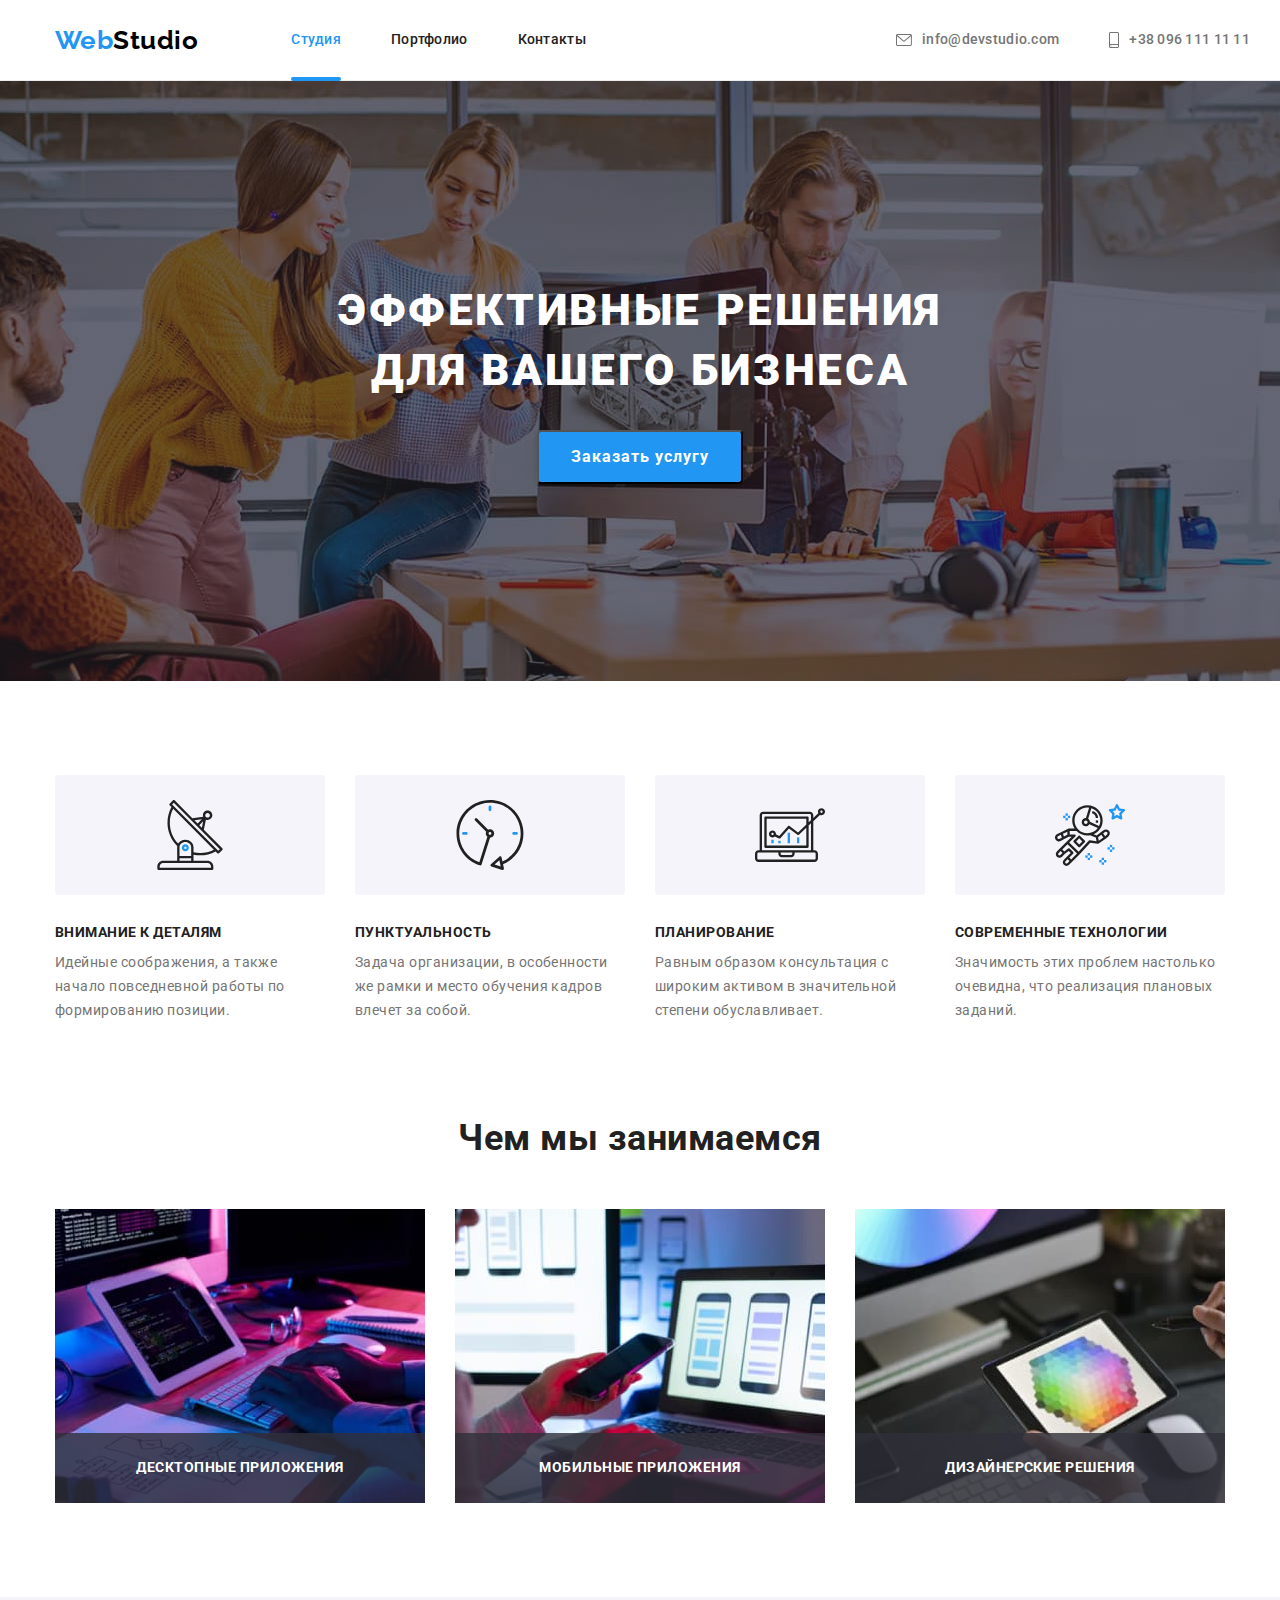
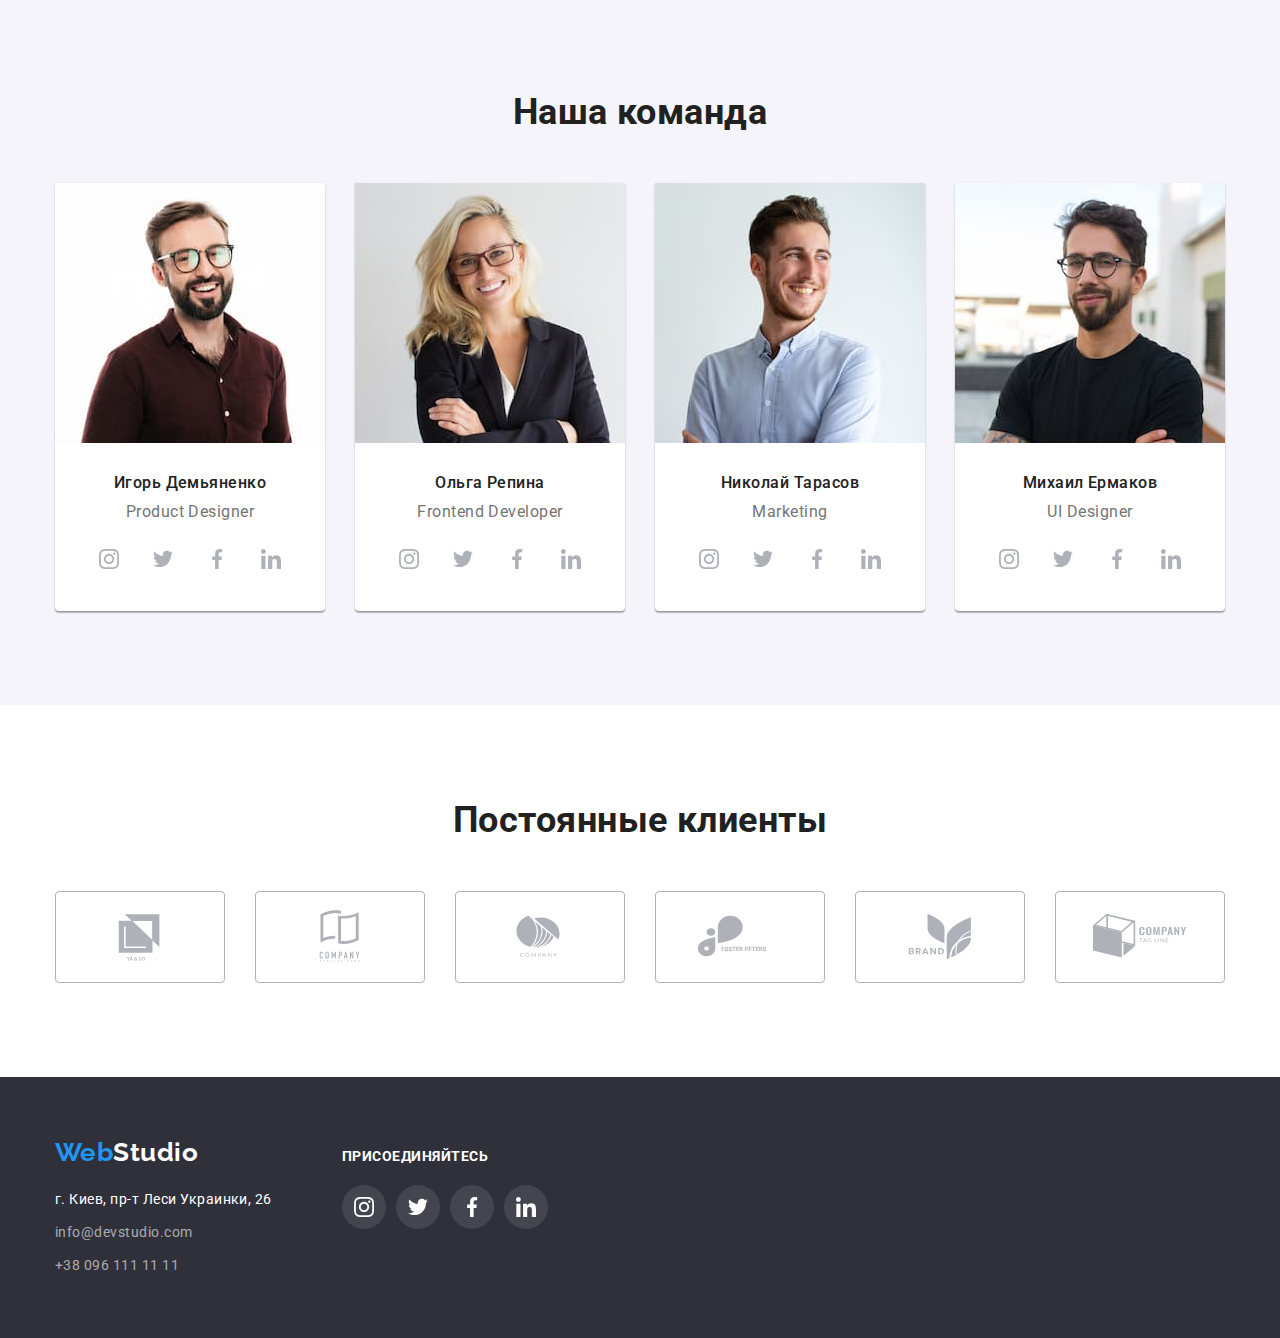
==== index.html @ 4366ee52 "HW-05" ====
<!DOCTYPE html>
<html lang="ru">
  <head>
    <meta charset="utf-8" />
    <meta http-equiv="x-ua-compatible" content="ie=edge" />
    <meta name="viewport" content="width=device-width, initial-scale=1.0" />
    <title>Студия</title>
    <link rel="preconnect" href="https://fonts.googleapis.com" />
    <link rel="preconnect" href="https://fonts.gstatic.com" crossorigin />
    <link
      href="https://fonts.googleapis.com/css2?family=Raleway:wght@700&family=Roboto:wght@400;500;700;900&display=swap"
      rel="stylesheet"
    />
    <link
      rel="stylesheet"
      href="https://cdnjs.cloudflare.com/ajax/libs/modern-normalize/1.0.0/modern-normalize.min.css"
    />
    <link rel="stylesheet" href="./css/styles.css" />
  </head>

  <body>
    <!-- _______________ Header _______________ -->
    <header class="page-header">
      <div class="container header-box">
        <!-- _______________ Logo _______________ -->
        <a href="./index.html" class="logo" lang="en"> <span class="logo-part">Web</span>Studio </a>

        <nav class="site-nav">
          <ul class="site-nav-list list">
            <li class="site-nav-item">
              <a href="./index.html" class="site-nav-link current">Студия</a>
            </li>
            <li class="site-nav-item">
              <a href="./portfolio.html" class="site-nav-link">Портфолио</a>
            </li>
            <li class="site-nav-item"><a href="" class="site-nav-link">Контакты</a></li>
          </ul>
        </nav>

        <ul class="contacts-nav list">
          <li class="contacts-nav-item">
            <a href="mailto:info@devstudio.com" class="contacts-nav-link">
              <svg class="contacts-nav-icon" width="16" height="12">
                <use href="./images/sprite.svg#icon-envelope"></use>
              </svg>
              info@devstudio.com
            </a>
          </li>
          <li class="contacts-nav-item">
            <a href="tel:+380961111111" class="contacts-nav-link">
              <svg class="contacts-nav-icon" width="10" height="16">
                <use href="./images/sprite.svg#icon-smartphone"></use>
              </svg>
              +38 096 111 11 11
            </a>
          </li>
        </ul>
      </div>
    </header>

    <main>
      <!-- _______________ Hero _______________ -->
      <section class="hero">
        <!-- <div class="overlay"> -->
        <div class="container">
          <h1 class="hero-title">Эффективные решения<br />для вашего бизнеса</h1>
          <button class="hero-btn" type="button" data-modal-open>Заказать услугу</button>
          <!-- </div> -->
        </div>
      </section>

      <!-- _______________ Features _______________ -->
      <section class="section">
        <div class="container">
          <h2 class="section-title visually-hidden">Наши преимущества</h2>
          <ul class="features-list list">
            <li class="features-item">
              <div class="features-icon">
                <svg width="70" height="70">
                  <use href="./images/sprite.svg#icon-feature1"></use>
                </svg>
              </div>
              <h3 class="features-title">Внимание к деталям</h3>
              <p class="features-text">
                Идейные соображения, а также начало повседневной работы по формированию позиции.
              </p>
            </li>
            <li class="features-item">
              <div class="features-icon">
                <svg width="70" height="70">
                  <use href="./images/sprite.svg#icon-feature2"></use>
                </svg>
              </div>
              <h3 class="features-title">Пунктуальность</h3>
              <p class="features-text">
                Задача организации, в особенности же рамки и место обучения кадров влечет за собой.
              </p>
            </li>
            <li class="features-item">
              <div class="features-icon">
                <svg width="70" height="70">
                  <use href="./images/sprite.svg#icon-feature3"></use>
                </svg>
              </div>
              <h3 class="features-title">Планирование</h3>
              <p class="features-text">
                Равным образом консультация с широким активом в значительной степени обуславливает.
              </p>
            </li>
            <li class="features-item">
              <div class="features-icon">
                <svg width="70" height="70">
                  <use href="./images/sprite.svg#icon-feature4"></use>
                </svg>
              </div>
              <h3 class="features-title">Современные технологии</h3>
              <p class="features-text">
                Значимость этих проблем настолько очевидна, что реализация плановых заданий.
              </p>
            </li>
          </ul>
        </div>
      </section>

      <!-- _______________ Our Doings _______________ -->
      <section class="section section-doing">
        <div class="container">
          <h2 class="section-title">Чем мы занимаемся</h2>
          <ul class="doings list">
            <li class="doings-item">
              <div class="doings-thumb">
                <img src="./images/box1.jpg" alt="Десктопные приложения" width="370" />
                <h3 class="doings-label">Десктопные приложения</h3>
              </div>
            </li>
            <li class="doings-item">
              <div class="doings-thumb">
                <img src="./images/box2.jpg" alt="Мобильные приложения" width="370" />
                <h3 class="doings-label">Мобильные приложения</h3>
              </div>
            </li>
            <li class="doings-item">
              <div class="doings-thumb">
                <img src="./images/box3.jpg" alt="Дизайнерские решения" width="370" />
                <h3 class="doings-label">Дизайнерские решения</h3>
              </div>
            </li>
          </ul>
        </div>
      </section>

      <!-- _______________ Our Team _______________ -->
      <section class="team section">
        <div class="container">
          <h2 class="section-title">Наша команда</h2>
          <ul class="team-list list">
            <li class="team-item">
              <img src="./images/teamcard1.jpg" alt="Фото Игоря" width="270" class="team-img" />
              <div class="team-content">
                <h3 class="team-title">Игорь Демьяненко</h3>
                <p class="team-text" lang="en">Product Designer</p>
                <ul class="team-contact-list list">
                  <li class="team-contact-item">
                    <a href="" class="team-contact-link">
                      <svg class="team-contact-icon" width="20" height="20">
                        <use href="./images/sprite.svg#icon-instagram"></use>
                      </svg>
                    </a>
                  </li>
                  <li class="team-contact-item">
                    <a href="" class="team-contact-link"
                      ><svg class="team-contact-icon" width="20" height="20">
                        <use href="./images/sprite.svg#icon-twitter"></use>
                      </svg>
                    </a>
                  </li>
                  <li class="team-contact-item">
                    <a href="" class="team-contact-link"
                      ><svg class="team-contact-icon" width="20" height="20">
                        <use href="./images/sprite.svg#icon-facebook"></use>
                      </svg>
                    </a>
                  </li>
                  <li class="team-contact-item">
                    <a href="" class="team-contact-link"
                      ><svg class="team-contact-icon" width="20" height="20">
                        <use href="./images/sprite.svg#icon-linkedin"></use>
                      </svg>
                    </a>
                  </li>
                </ul>
              </div>
            </li>

            <li class="team-item">
              <img src="./images/teamcard2.jpg" alt="Фото Ольги" width="270" />
              <div class="team-content">
                <h3 class="team-title">Ольга Репина</h3>
                <p class="team-text" lang="en">Frontend Developer</p>
                <ul class="team-contact-list list">
                  <li class="team-contact-item">
                    <a href="" class="team-contact-link">
                      <svg class="team-contact-icon" width="20" height="20">
                        <use href="./images/sprite.svg#icon-instagram"></use>
                      </svg>
                    </a>
                  </li>
                  <li class="team-contact-item">
                    <a href="" class="team-contact-link"
                      ><svg class="team-contact-icon" width="20" height="20">
                        <use href="./images/sprite.svg#icon-twitter"></use>
                      </svg>
                    </a>
                  </li>
                  <li class="team-contact-item">
                    <a href="" class="team-contact-link"
                      ><svg class="team-contact-icon" width="20" height="20">
                        <use href="./images/sprite.svg#icon-facebook"></use>
                      </svg>
                    </a>
                  </li>
                  <li class="team-contact-item">
                    <a href="" class="team-contact-link"
                      ><svg class="team-contact-icon" width="20" height="20">
                        <use href="./images/sprite.svg#icon-linkedin"></use>
                      </svg>
                    </a>
                  </li>
                </ul>
              </div>
            </li>

            <li class="team-item">
              <img src="./images/teamcard3.jpg" alt="Фото Николая" width="270" />
              <div class="team-content">
                <h3 class="team-title">Николай Тарасов</h3>
                <p class="team-text" lang="en">Marketing</p>
                <ul class="team-contact-list list">
                  <li class="team-contact-item">
                    <a href="" class="team-contact-link">
                      <svg class="team-contact-icon" width="20" height="20">
                        <use href="./images/sprite.svg#icon-instagram"></use>
                      </svg>
                    </a>
                  </li>
                  <li class="team-contact-item">
                    <a href="" class="team-contact-link"
                      ><svg class="team-contact-icon" width="20" height="20">
                        <use href="./images/sprite.svg#icon-twitter"></use>
                      </svg>
                    </a>
                  </li>
                  <li class="team-contact-item">
                    <a href="" class="team-contact-link"
                      ><svg class="team-contact-icon" width="20" height="20">
                        <use href="./images/sprite.svg#icon-facebook"></use>
                      </svg>
                    </a>
                  </li>
                  <li class="team-contact-item">
                    <a href="" class="team-contact-link"
                      ><svg class="team-contact-icon" width="20" height="20">
                        <use href="./images/sprite.svg#icon-linkedin"></use>
                      </svg>
                    </a>
                  </li>
                </ul>
              </div>
            </li>

            <li class="team-item">
              <img src="./images/teamcard4.jpg" alt="Фото Михаила" width="270" />
              <div class="team-content">
                <h3 class="team-title">Михаил Ермаков</h3>
                <p class="team-text" lang="en">UI Designer</p>
                <ul class="team-contact-list list">
                  <li class="team-contact-item">
                    <a href="" class="team-contact-link">
                      <svg class="team-contact-icon" width="20" height="20">
                        <use href="./images/sprite.svg#icon-instagram"></use>
                      </svg>
                    </a>
                  </li>
                  <li class="team-contact-item">
                    <a href="" class="team-contact-link"
                      ><svg class="team-contact-icon" width="20" height="20">
                        <use href="./images/sprite.svg#icon-twitter"></use>
                      </svg>
                    </a>
                  </li>
                  <li class="team-contact-item">
                    <a href="" class="team-contact-link"
                      ><svg class="team-contact-icon" width="20" height="20">
                        <use href="./images/sprite.svg#icon-facebook"></use>
                      </svg>
                    </a>
                  </li>
                  <li class="team-contact-item">
                    <a href="" class="team-contact-link"
                      ><svg class="team-contact-icon" width="20" height="20">
                        <use href="./images/sprite.svg#icon-linkedin"></use>
                      </svg>
                    </a>
                  </li>
                </ul>
              </div>
            </li>
          </ul>
        </div>
      </section>

      <!-- _______________ Our Clients _______________ -->
      <section class="clients section">
        <div class="container">
          <h2 class="section-title">Постоянные клиенты</h2>
          <ul class="clients-list list">
            <li class="client-item">
              <a href="" class="client-link">
                <svg class="client-icon" width="106" height="60">
                  <use href="./images/sprite.svg#icon-client1"></use>
                </svg>
              </a>
            </li>
            <li class="client-item">
              <a href="" class="client-link">
                <svg class="client-icon" width="106" height="60">
                  <use href="./images/sprite.svg#icon-client2"></use>
                </svg>
              </a>
            </li>
            <li class="client-item">
              <a href="" class="client-link">
                <svg class="client-icon" width="106" height="60">
                  <use href="./images/sprite.svg#icon-client3"></use>
                </svg>
              </a>
            </li>
            <li class="client-item">
              <a href="" class="client-link">
                <svg class="client-icon" width="106" height="60">
                  <use href="./images/sprite.svg#icon-client4"></use>
                </svg>
              </a>
            </li>
            <li class="client-item">
              <a href="" class="client-link">
                <svg class="client-icon" width="106" height="60">
                  <use href="./images/sprite.svg#icon-client5"></use>
                </svg>
              </a>
            </li>
            <li class="client-item">
              <a href="" class="client-link">
                <svg class="client-icon" width="106px" height="60px">
                  <use href="./images/sprite.svg#icon-client6"></use>
                </svg>
              </a>
            </li>
          </ul>
        </div>
      </section>
    </main>

    <!--  _______________ Footer _______________ -->
    <footer class="footer">
      <div class="container">
        <ul class="footer-list list">
          <li class="footer-item">
            <a href="./index.html" class="logo dark" lang="en"
              ><span class="logo-part">Web</span>Studio</a
            >
            <address>
              <ul class="address list">
                <li class="address-item">
                  <a
                    href="https://www.google.com.ua/maps/@50.4265841,30.5361971,17z"
                    class="address-map"
                    >г. Киев, пр-т Леси Украинки, 26</a
                  >
                </li>
                <li class="address-item">
                  <a href="mailto:info@devstudio.com" class="address-contact">info@devstudio.com</a>
                </li>
                <li class="address-item">
                  <a href="tel:+380961111111" class="address-contact">+38 096 111 11 11</a>
                </li>
              </ul>
            </address>
          </li>
          <li class="footer-item join">
            <h3 class="join-title">присоединяйтесь</h3>
            <ul class="join-contact-list list">
              <li>
                <a href="" class="join-contact-link">
                  <svg class="join-contact-icon" width="20" height="20">
                    <use href="./images/sprite.svg#icon-instagram"></use>
                  </svg>
                </a>
              </li>
              <li>
                <a href="" class="join-contact-link"
                  ><svg class="join-contact-icon" width="20" height="20">
                    <use href="./images/sprite.svg#icon-twitter"></use>
                  </svg>
                </a>
              </li>
              <li>
                <a href="" class="join-contact-link"
                  ><svg class="join-contact-icon" width="20" height="20">
                    <use href="./images/sprite.svg#icon-facebook"></use>
                  </svg>
                </a>
              </li>
              <li>
                <a href="" class="join-contact-link"
                  ><svg class="join-contact-icon" width="20" height="20">
                    <use href="./images/sprite.svg#icon-linkedin"></use>
                  </svg>
                </a>
              </li>
            </ul>
          </li>
        </ul>
      </div>
    </footer>

    <!-- _______________ Modal Window _______________ -->
    <div class="backdrop is-hidden" data-modal>
      <div class="modal">
        <svg class="button-close-icon" width="30" height="30" data-modal-close>
          <use href="./images/sprite.svg#icon-close"></use>
        </svg>
      </div>
    </div>

    <script src="./js/modal.js"></script>
  </body>
</html>
---- css/styles.css ----
/* Order of content here: 
    common
    logo
    header
    for index.html
    for portfolio.html
    footer
*/

/* TODO
svgomg */

/* позиционирование, геометрия, текст, оформление  */

/* --------------- Common */

:root {
  --primary-text-color: #757575;
  --title-text-color: #212121;
  --hero-title-color: #ffffff;
  --btn-text-color: #ffffff;
  --accent-color: #2196f3;
  --main-bg-color: #ffffff;
  --dark-bg-color: #2f303a;
  --second-bg-color: #f5f4fa;
  --logo-color: #000000;
  --logo-color-dark: #ffffff;
  --address-contact-color: rgba(255, 255, 255, 0.6);
  --address-map-color: #ffffff;
  --icon-color: #afb1b8;
  --icon-bg-color: rgba(255, 255, 255, 0.1);
  --label-doing-color: #ffffff;
  --label-doing-bg-color: rgba(47, 48, 58, 0.8);
  --examples-overlay-text-color: #ffffff;
  --examples-overlay-bg-color: rgba(33, 150, 243, 0.9);
  --backdrop-color: rgba(0, 0, 0, 0.2);

  --item-gap: 30px;
}

body {
  background-color: var(--main-bg-color);
  color: var(--primary-text-color);

  font-family: Roboto, sans-serif;
  letter-spacing: 0.03em;
}

.list {
  padding: 0;
  margin: 0;
  list-style: none;
}

.container {
  width: 1200px;
  padding-left: 15px;
  padding-right: 15px;
  margin-left: auto;
  margin-right: auto;
}

img {
  display: block;
  max-width: 100%;
  height: auto;
}

.visually-hidden {
  position: absolute;
  width: 1px;
  height: 1px;
  margin: -1px;
  border: 0;
  padding: 0;
  white-space: nowrap;
  clip-path: inset(100%);
  clip: rect(0 0 0 0);
  overflow: hidden;
}

/* END Common */

/* --------------- Logo */

.logo {
  display: inline-block;
  color: var(--logo-color);
  font-family: Raleway, sans-serif;
  font-weight: 700;
  font-size: 26px;
  line-height: 1.19;
  text-decoration: none;
}

.logo.dark {
  color: var(--logo-color-dark);
}

.logo-part {
  color: var(--accent-color);
}

/* END Logo */

/* --------------- Header */

.page-header {
  border-bottom: 1px solid #ececec;
}

.header-box {
  display: flex;
  align-items: center;
}

.site-nav {
  margin-left: 93px;
  margin-right: auto;
}

.site-nav-list,
.contacts-nav {
  display: flex;
  margin-top: 0;
}

.site-nav-item,
.contacts-nav-item {
  display: block;
}

.site-nav-item:not(:last-child),
.contacts-nav-item:not(:last-child) {
  margin-right: 50px;
}

.site-nav-link {
  display: inline-block;
  padding-top: 32px;
  padding-bottom: 32px;
  color: var(--title-text-color);
  font-weight: 500;
  font-size: 14px;
  line-height: 1.14;
  letter-spacing: 0.02em;
  text-decoration: none;

  transition-property: color;
  transition-duration: 250ms;
  transition-timing-function: cubic-bezier(0.4, 0, 0.2, 1);
}

.site-nav-link:hover,
.site-nav-link:focus {
  color: var(--accent-color);
}

.contacts-nav {
  margin-right: -25px;
  align-items: center;
}

.contacts-nav-link {
  display: flex;
  padding-top: 32px;
  padding-bottom: 32px;
  align-items: center;
  color: var(--primary-text-color);
  fill: var(--primary-text-color);
  font-weight: 500;
  font-size: 14px;
  line-height: 1.14;
  letter-spacing: 0.02em;
  text-decoration: none;

  transition-property: color, fill;
  transition-duration: 250ms;
  transition-timing-function: cubic-bezier(0.4, 0, 0.2, 1);
}

.contacts-nav-link:hover,
.contacts-nav-link:focus {
  color: var(--accent-color);
  fill: var(--accent-color);
}

.contacts-nav-icon {
  margin-right: 10px;
}

.current {
  color: var(--accent-color);
  position: relative;
}

.current::after {
  content: '';
  position: absolute;
  bottom: -1px;
  left: 0;
  width: 100%;
  background-color: var(--accent-color);
  border: 2px solid var(--accent-color);
  border-radius: 2px;
}

/* END Header */

/* --------------- INDEX.html */

/* --------------- Hero */

.hero {
  text-align: center;
  padding-top: 200px;
  padding-bottom: 200px;

  background-color: var(--dark-bg-color);
  max-width: 1600px;
  height: 600px;
  margin-left: auto;
  margin-right: auto;
  background-image: linear-gradient(rgba(47, 48, 58, 0.4), rgba(47, 48, 58, 0.4)),
    url(../images/hero-bg.jpg);
  background-repeat: no-repeat;
  background-position: center;
  background-size: cover;
}

.hero-title {
  margin-top: 0;

  color: var(--hero-title-color);
  font-weight: 900;
  font-size: 44px;
  line-height: 1.36;
  letter-spacing: 0.06em;
  text-transform: uppercase;
}

.hero-btn {
  display: inline-block;
  padding: 10px 32px;
  border-radius: 4px;
  min-width: 200px;
  box-shadow: 0px 4px 4px rgba(0, 0, 0, 0.15);

  cursor: pointer;
  text-align: center;
  background-color: var(--accent-color);
  color: var(--btn-text-color);
  font-family: inherit;
  font-weight: 700;
  font-size: 16px;
  line-height: 1.88;
  letter-spacing: 0.06em;

  transition-property: color, background-color;
  transition-duration: 250ms;
  transition-timing-function: cubic-bezier(0.4, 0, 0.2, 1);
}

.hero-btn:hover,
.hero-btn:focus {
  background-color: var(--btn-text-color);
  color: var(--accent-color);
}

/* END Hero */

/* --------------- For all Sections */

.section {
  padding-top: 94px;
  padding-bottom: 94px;
}

.section-title {
  margin-top: 0;
  margin-bottom: 50px;

  color: var(--title-text-color);
  font-weight: 700;
  font-size: 36px;
  line-height: 1.17;
  text-align: center;
}

/* END for all Sections */

/* --------------- Features */

.features-list {
  display: flex;
  margin-left: calc(-1 * var(--item-gap));
}

.features-item {
  flex-basis: calc(100% / 4 - var(--item-gap));
  margin-left: var(--item-gap);
}

.features-icon {
  display: flex;
  justify-content: center;
  align-items: center;
  margin-bottom: 30px;
  /* width: 270px; */
  height: 120px;
  border-radius: 4px;
  background-color: var(--second-bg-color);
}

.features-title {
  margin-top: 0;
  margin-bottom: 10px;

  color: var(--title-text-color);
  font-weight: 700;
  font-size: 14px;
  line-height: 1.14;
  text-transform: uppercase;
}

.features-text {
  margin-top: 0;
  margin-bottom: 0;

  font-size: 14px;
  line-height: 1.71;
}

/* END Features */

/* --------------- Our Doings */

.section-doing {
  padding-top: 0;
}

.doings {
  display: flex;
  margin-left: calc(-1 * var(--item-gap));
}

.doings-item {
  margin-left: var(--item-gap);
  flex-basis: calc(100% / 3 - var(--item-gap));
}

.doings-thumb {
  position: relative;
}

.doings-label {
  display: flex;
  justify-content: center;
  align-items: center;

  margin: 0;
  width: 100%;
  height: 70px;

  position: absolute;
  bottom: 0;

  font-weight: 700;
  font-size: 14px;
  line-height: 1.14;
  text-transform: uppercase;

  color: var(--label-doing-color);
  background-color: var(--label-doing-bg-color);
}

/* END Our Doings */

/* --------------- Our team */
.team {
  margin-bottom: 0;
  background-color: var(--second-bg-color);
}

.team-list {
  display: flex;
  margin-left: calc(-1 * var(--item-gap));
}

.team-item {
  flex-basis: calc(100% / 4 - var(--item-gap));
  margin-left: var(--item-gap);
  background-color: var(--main-bg-color);
  box-shadow: 0px 1px 3px rgba(0, 0, 0, 0.12), 0px 1px 1px rgba(0, 0, 0, 0.14),
    0px 2px 1px rgba(0, 0, 0, 0.2);
  border-radius: 0px 0px 4px 4px;
}

.team-content {
  padding: 30px 0;
}

.team-title {
  margin-top: 0;
  margin-bottom: 10px;

  color: var(--title-text-color);
  font-weight: 500;
  font-size: 16px;
  line-height: 1.19;
  text-align: center;
}

.team-text {
  margin-top: 0;
  margin-bottom: 16px;

  font-size: 16px;
  line-height: 1.19;
  text-align: center;
}

.team-contact-list {
  display: flex;
  justify-content: center;
}

.team-contact-item:not(:first-child) {
  margin-left: 10px;
}

.team-contact-link {
  display: flex;
  justify-content: center;
  align-items: center;
  width: 44px;
  height: 44px;
  border-radius: 50%;

  color: var(--icon-color);

  transition-property: color, background-color;
  transition-duration: 250ms;
  transition-timing-function: cubic-bezier(0.4, 0, 0.2, 1);
}

.team-contact-link:hover,
.team-contact-link:focus {
  color: var(--logo-color-dark);
  background-color: var(--accent-color);
}

.team-contact-icon {
  fill: currentColor;
}

/* END our team */

/* --------------- Our Clients */

.clients-list {
  display: flex;
  justify-content: space-between;
}

.client-link {
  display: flex;
  justify-content: center;
  align-items: center;
  width: 170px;
  height: 92px;
  border: 1px solid var(--icon-color);
  border-radius: 4px;
  color: var(--icon-color);

  transition-property: color, border;
  transition-duration: 250ms;
  transition-timing-function: cubic-bezier(0.4, 0, 0.2, 1);
}

.client-link:hover,
.client-link:focus {
  border: 1px solid var(--accent-color);
  color: var(--accent-color);
}

.client-icon {
  fill: currentColor;
}

/* END our Clients */

/* END INDEX.html */

/* --------------- PORTFOLIO */

/* --------------- Filtr */

.filtr {
  display: flex;
  justify-content: center;
  margin-bottom: 50px;
}

.filtr-item:not(:last-child) {
  margin-right: 8px;
}

.filtr-btn {
  display: inline-block;
  min-width: 73px;
  border-radius: 4px;
  padding: 6px 22px;
  text-align: center;

  background-color: var(--second-bg-color);
  border: 1px solid var(--second-bg-color);
  color: var(--title-text-color);
  cursor: pointer;
  font-family: inherit;
  font-weight: 500;
  font-size: 16px;
  line-height: 1.63;
  letter-spacing: 0.03em;

  transition-property: border, box-shadow, border-radius, color, background-color;
  transition-duration: 250ms;
  transition-timing-function: cubic-bezier(0.4, 0, 0.2, 1);
}

.filtr-btn:hover,
.filtr-btn:focus {
  border: 1px solid var(--accent-color);
  box-shadow: 0px 3px 1px rgba(0, 0, 0, 0.1), 0px 1px 2px rgba(0, 0, 0, 0.08),
    0px 2px 2px rgba(0, 0, 0, 0.12);
  border-radius: 4px;

  background-color: var(--accent-color);
  color: var(--btn-text-color);
}

/* END Filtr */

/* --------------- Examples */

.examples {
  display: flex;
  flex-wrap: wrap;
  margin-left: calc(-1 * var(--item-gap));
  margin-top: calc(-1 * var(--item-gap));
}

.examples-item {
  flex-basis: calc(100% / 3 - var(--item-gap));
  margin-left: var(--item-gap);
  margin-top: var(--item-gap);
}

.examples-link {
  display: block;
  text-decoration: none;

  transition-property: box-shadow;
  transition-duration: 250ms;
  transition-timing-function: cubic-bezier(0.4, 0, 0.2, 1);
}

.examples-link:hover,
.examples-link:focus {
  box-shadow: 0px 1px 1px rgba(0, 0, 0, 0.12), 0px 4px 4px rgba(0, 0, 0, 0.06),
    1px 4px 6px rgba(0, 0, 0, 0.16);
}

.examples-thumb {
  position: relative;
  overflow: hidden;
}

.examples-thumb::before {
  content: '';
}

.examples-text {
  position: absolute;
  top: 100%;
  width: 100%;
  height: 100%;
  opacity: 0;

  transition-property: opacity, top;
  transition-duration: 250ms;
  transition-timing-function: cubic-bezier(0.4, 0, 0.2, 1);

  margin: 0;
  padding: 63px 24px;

  font-size: 18px;
  line-height: 1.56;
  color: var(--examples-overlay-text-color);
  background-color: var(--examples-overlay-bg-color);
}

.examples-link:hover .examples-text,
.examples-link:focus .examples-text {
  top: 0;
  opacity: 1;
}

.examples-content {
  border: 1px solid #eeeeee;
  padding: 20px 24px;
}

.examples-title {
  margin: 0 0 4px 0;

  color: var(--title-text-color);
  font-weight: 700;
  font-size: 18px;
  line-height: 2;
  letter-spacing: 0.06em;
}

.examples-type {
  margin-top: 0;
  margin-bottom: 0;

  color: var(--primary-text-color);
  font-size: 16px;
  line-height: 1.86;
}

/* END Examples */

/* END PORTFOLIO */

/* --------------- Footer */

.footer {
  padding-top: 60px;
  padding-bottom: 60px;

  background-color: var(--dark-bg-color);
}

.footer-list {
  display: flex;
  align-items: baseline;
}

.footer-item:nth-child(1) {
  margin-right: 70px;
}

.address {
  margin-top: 20px;
}

.address-item:not(:first-child) {
  margin-top: 9px;
}

.address-map,
.address-contact {
  display: inline-block;
}

.address-map {
  color: var(--address-map-color);
}

.address-contact {
  color: var(--address-contact-color);
}

.address-contact,
.address-map {
  font-style: normal;
  font-size: 14px;
  line-height: 1.71;
  text-decoration: none;

  transition-property: color;
  transition-duration: 250ms;
  transition-timing-function: cubic-bezier(0.4, 0, 0.2, 1);
}

.address-map:hover,
.address-map:focus,
.address-contact:hover,
.address-contact:focus {
  color: var(--accent-color);
}

.join-title {
  margin-top: 0;
  margin-bottom: 20px;

  color: var(--logo-color-dark);
  font-weight: 700;
  font-size: 14px;
  line-height: 1.14;
  text-transform: uppercase;
}

.join-contact-list {
  display: flex;
  justify-content: space-between;
}

.join-contact-link {
  display: flex;
  justify-content: center;
  align-items: center;
  width: 44px;
  height: 44px;
  margin-right: 10px;
  border-radius: 50%;

  color: var(--logo-color-dark);
  background-color: var(--icon-bg-color);

  transition-property: background-color;
  transition-duration: 250ms;
  transition-timing-function: cubic-bezier(0.4, 0, 0.2, 1);
}

.join-contact-link:hover,
.join-contact-link:focus {
  background-color: var(--accent-color);
}

.join-contact-icon {
  fill: currentColor;
}

/* END Footer */

/* --------------- Modal Window */

.backdrop {
  position: fixed;
  top: 0;
  left: 0;
  width: 100%;
  height: 100%;
  background-color: var(--backdrop-color);

  transition-property: opacity, visibility;
  transition-duration: 250ms;
  transition-timing-function: cubic-bezier(0.4, 0, 0.2, 1);
}

.backdrop.is-hidden {
  opacity: 0;
  pointer-events: none;
  visibility: hidden;
}

.modal {
  position: absolute;
  top: 50%;
  left: 50%;
  transform: translate(-50%, -50%);

  min-width: 528px;
  min-height: 581px;
  padding: 8px;

  background-color: var(--main-bg-color);
}

.button-close-icon {
  position: absolute;
  top: 8px;
  right: 8px;

  fill: var(--main-bg-color);

  transition-property: fill;
  transition-duration: 250ms;
  transition-timing-function: cubic-bezier(0.4, 0, 0.2, 1);
}

.button-close-icon:hover,
.button-close-icon:focus {
  fill: var(--second-bg-color);
  cursor: pointer;
}

.button-close-icon:active {
  fill: var(--icon-color);
}

/* END Modal Window */
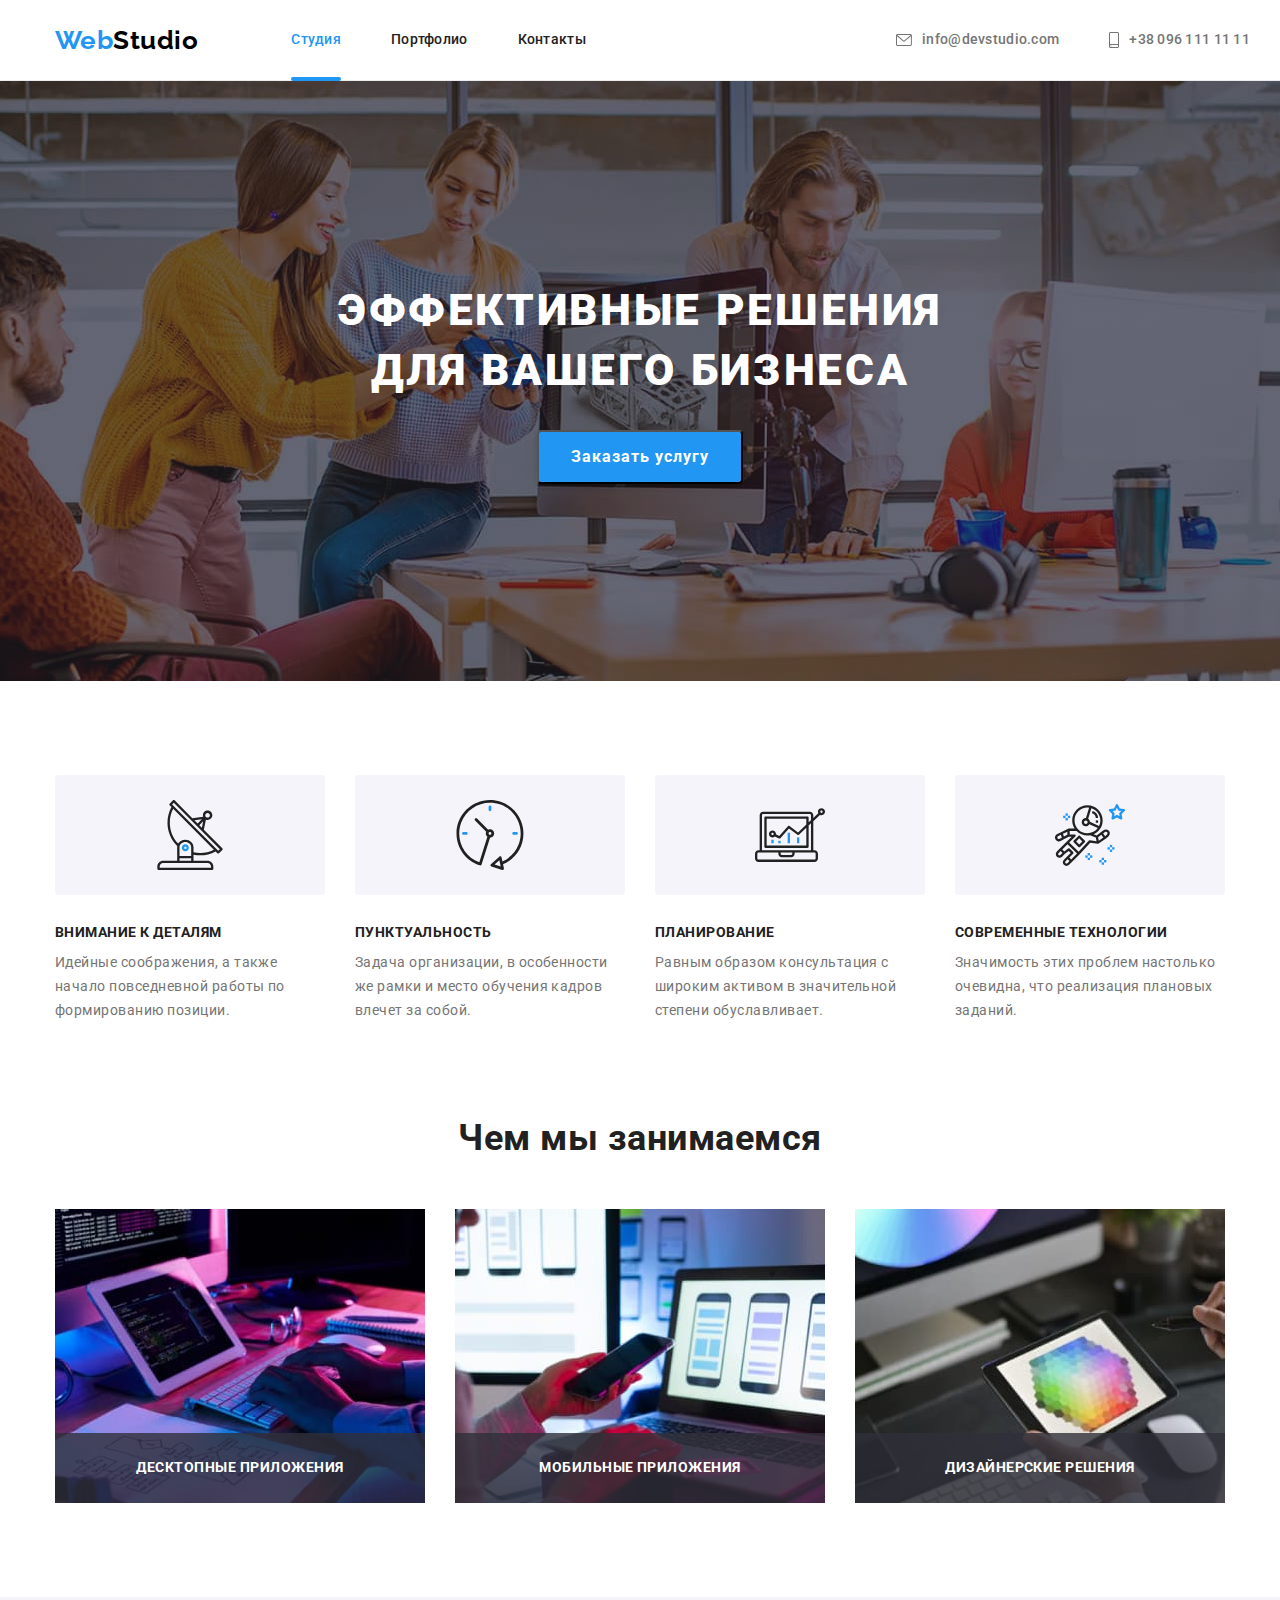
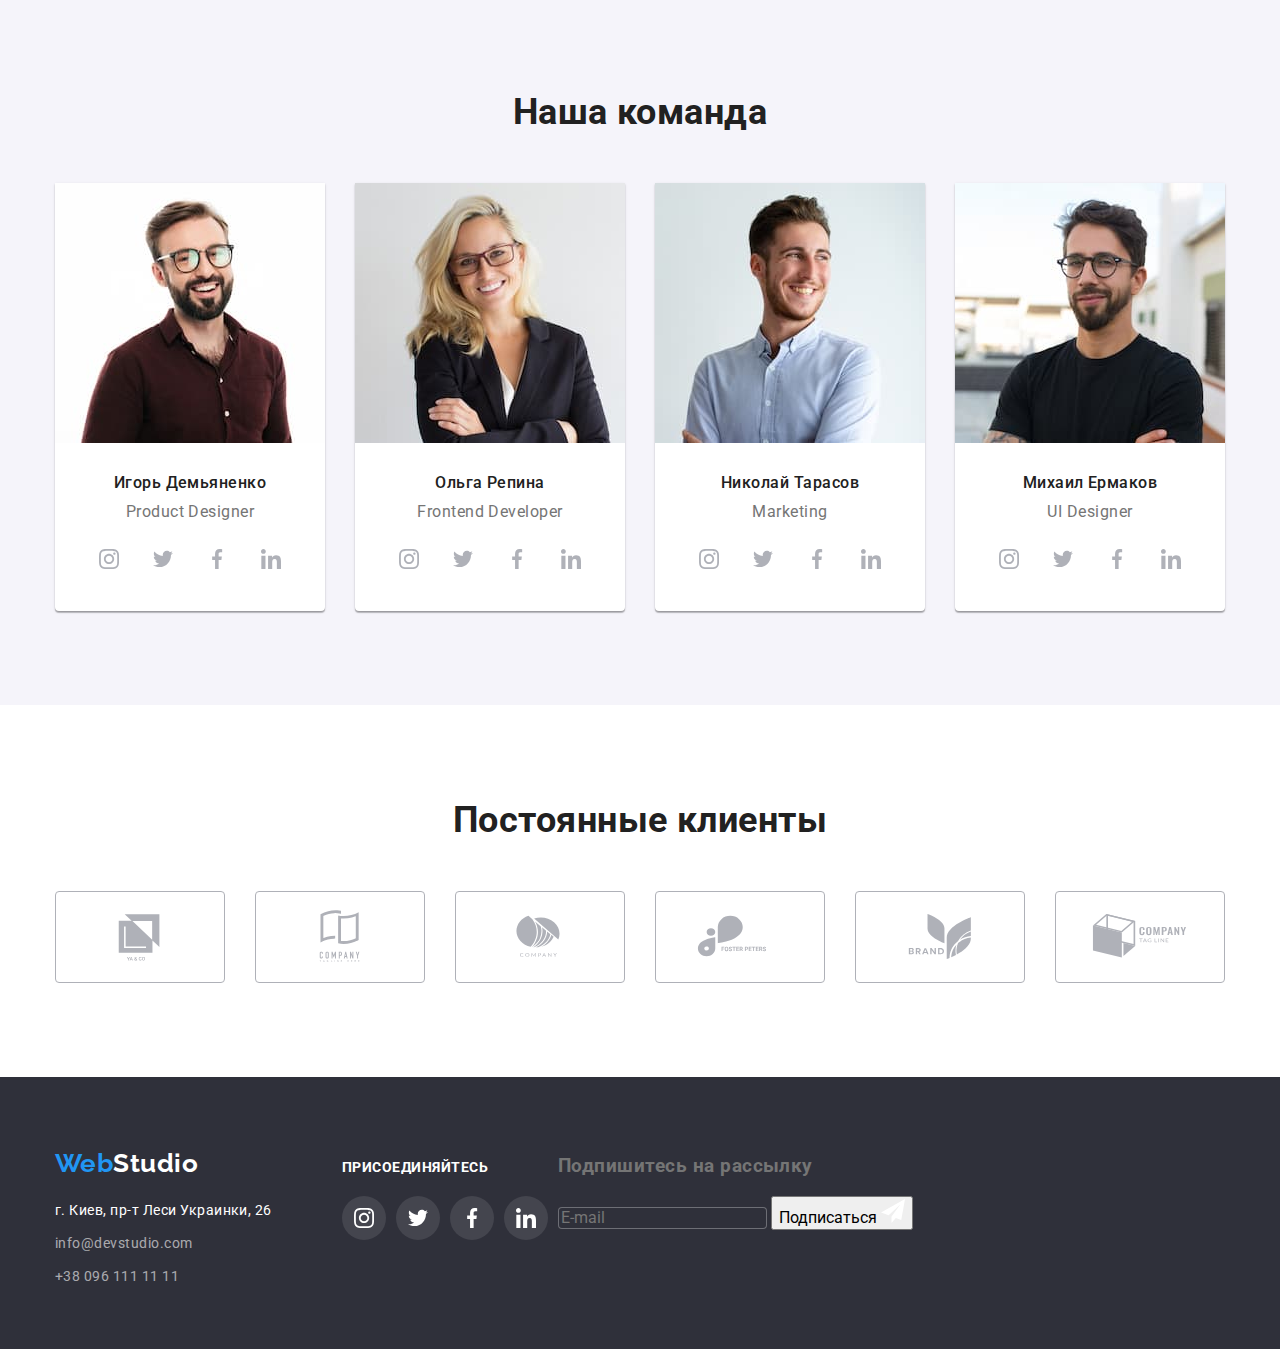
==== commit 80709628: "smth done" ====
--- a/index.html
+++ b/index.html
@@ -244,22 +244,22 @@
                     </a>
                   </li>
                   <li class="team-contact-item">
-                    <a href="" class="team-contact-link"
-                      ><svg class="team-contact-icon" width="20" height="20">
+                    <a href="" class="team-contact-link">
+                      <svg class="team-contact-icon" width="20" height="20">
                         <use href="./images/sprite.svg#icon-twitter"></use>
                       </svg>
                     </a>
                   </li>
                   <li class="team-contact-item">
-                    <a href="" class="team-contact-link"
-                      ><svg class="team-contact-icon" width="20" height="20">
+                    <a href="" class="team-contact-link">
+                      <svg class="team-contact-icon" width="20" height="20">
                         <use href="./images/sprite.svg#icon-facebook"></use>
                       </svg>
                     </a>
                   </li>
                   <li class="team-contact-item">
-                    <a href="" class="team-contact-link"
-                      ><svg class="team-contact-icon" width="20" height="20">
+                    <a href="" class="team-contact-link">
+                      <svg class="team-contact-icon" width="20" height="20">
                         <use href="./images/sprite.svg#icon-linkedin"></use>
                       </svg>
                     </a>
@@ -282,22 +282,22 @@
                     </a>
                   </li>
                   <li class="team-contact-item">
-                    <a href="" class="team-contact-link"
-                      ><svg class="team-contact-icon" width="20" height="20">
+                    <a href="" class="team-contact-link">
+                      <svg class="team-contact-icon" width="20" height="20">
                         <use href="./images/sprite.svg#icon-twitter"></use>
                       </svg>
                     </a>
                   </li>
                   <li class="team-contact-item">
-                    <a href="" class="team-contact-link"
-                      ><svg class="team-contact-icon" width="20" height="20">
+                    <a href="" class="team-contact-link">
+                      <svg class="team-contact-icon" width="20" height="20">
                         <use href="./images/sprite.svg#icon-facebook"></use>
                       </svg>
                     </a>
                   </li>
                   <li class="team-contact-item">
-                    <a href="" class="team-contact-link"
-                      ><svg class="team-contact-icon" width="20" height="20">
+                    <a href="" class="team-contact-link">
+                      <svg class="team-contact-icon" width="20" height="20">
                         <use href="./images/sprite.svg#icon-linkedin"></use>
                       </svg>
                     </a>
@@ -420,6 +420,24 @@
               </li>
             </ul>
           </li>
+          <li class="footer-list subscription">
+            <form class="subscription-form">
+              <h3>Подпишитесь на рассылку</h3>
+              <input
+                class="subscription-input"
+                type="email"
+                id="sub-mail"
+                name="subscr-email"
+                placeholder="E-mail"
+              />
+              <button type="submit">
+                Подписаться
+                <svg class="subscription-icon" width="24" height="24">
+                  <use class="subscription-svg" href="./images/icons.svg#icon-send"></use>
+                </svg>
+              </button>
+            </form>
+          </li>
         </ul>
       </div>
     </footer>
@@ -430,6 +448,94 @@
         <svg class="button-close-icon" width="30" height="30" data-modal-close>
           <use href="./images/sprite.svg#icon-close"></use>
         </svg>
+        <form class="form" name="recall" autocomplete="on">
+          <!-- title -->
+          <h2 class="form-title">Оставьте свои данные, мы вам перезвоним</h2>
+
+          <!-- test -->
+          <!-- <span>
+            <svg>
+              <use href="./images/check.svg"></use>
+            </svg>
+          </span> -->
+
+          <!-- name -->
+          <div class="form-field">
+            <label class="form-label" for="name">Имя</label>
+            <input class="form-input" type="text" name="contact-name" id="name" />
+            <span class="form-thumb">
+              <svg class="form-icon" width="18" height="18">
+                <use href="./images/icons.svg#icon-person"></use>
+              </svg>
+            </span>
+          </div>
+
+          <!-- tel -->
+          <div class="form-field">
+            <label class="form-label" for="tel">Телефон</label>
+            <input class="form-input" type="tel" id="tel" name="contact-phone" required />
+            <span class="form-thumb">
+              <svg class="form-icon" width="18" height="18">
+                <use href="./images/icons.svg#icon-phone"></use>
+              </svg>
+            </span>
+          </div>
+
+          <!-- email -->
+          <div class="form-field">
+            <label class="form-label" for="mail">Почта</label>
+            <input class="form-input" type="email" id="mail" name="contact-email" />
+            <span class="form-thumb">
+              <svg class="form-icon" width="18" height="18">
+                <use href="./images/icons.svg#icon-email-modal"></use>
+              </svg>
+            </span>
+          </div>
+
+          <!-- comment -->
+          <div class="form-field">
+            <label class="form-label" for="comment">Комментарий</label>
+            <textarea
+              class="form-input form-textarea"
+              name="contact-comment"
+              id="comment"
+              placeholder="Введите текст"
+            ></textarea>
+            <!-- resize: none;  -->
+          </div>
+
+          <!-- terms -->
+          <div class="form-field">
+            <label class="form-terms-label">
+              <input
+                class="form-checkbox visually-hidden"
+                type="checkbox"
+                name="terms"
+                value="agree"
+                required
+              />
+              <span class="form-terms-thumb">
+                <svg class="form-terms-icon" width="16" height="15">
+                  <use href="./images/icons.svg#icon-check"></use>
+                  -->
+                  <!-- <use class="use" href="./images/check.svg"></use> -->
+                </svg>
+              </span>
+              <!-- <span>
+                <svg>
+                  <use href="./images/check.svg"></use>
+                </svg>
+              </span> -->
+              <span class="form-terms-text">
+                Соглашаюсь с рассылкой и принимаю
+                <a class="form-terms-link" href="">Условия договора</a>
+              </span>
+            </label>
+          </div>
+
+          <!-- send -->
+          <button type="submit">Отправить</button>
+        </form>
       </div>
     </div>
 
--- a/css/styles.css
+++ b/css/styles.css
@@ -34,6 +34,8 @@
   --examples-overlay-text-color: #ffffff;
   --examples-overlay-bg-color: rgba(33, 150, 243, 0.9);
   --backdrop-color: rgba(0, 0, 0, 0.2);
+  --placeholder-color: rgba(117, 117, 117, 0.5);
+  --subscr-border-color: rgba(255, 255, 255, 0.3);
 
   --item-gap: 30px;
 }
@@ -734,6 +736,33 @@
   fill: currentColor;
 }
 
+/* Subscription */
+
+.subscription-form {
+}
+
+.subscription-input {
+  color: var(--logo-color-dark);
+  background-color: var(--dark-bg-color);
+  border: 1px solid var(--subscr-border-color);
+  border-radius: 4px;
+
+  transition-property: opacity, visibility;
+  transition-duration: 250ms;
+  transition-timing-function: cubic-bezier(0.4, 0, 0.2, 1);
+}
+
+.subscription-input:focus {
+  border: 1px solid var(--accent-color);
+  outline: 1px solid var(--accent-color);
+}
+
+.subscription-icon {
+}
+
+.subscription-svg {
+}
+
 /* END Footer */
 
 /* --------------- Modal Window */
@@ -765,7 +794,7 @@
 
   min-width: 528px;
   min-height: 581px;
-  padding: 8px;
+  padding: 40px;
 
   background-color: var(--main-bg-color);
 }
@@ -784,7 +813,7 @@
 
 .button-close-icon:hover,
 .button-close-icon:focus {
-  fill: var(--second-bg-color);
+  fill: var(--accent-color);
   cursor: pointer;
 }
 
@@ -792,4 +821,161 @@
   fill: var(--icon-color);
 }
 
+.form {
+  width: 448px;
+  /* outline: 1px solid tomato; */
+  margin-left: auto;
+  margin-right: auto;
+}
+
+.form-title {
+  color: var(--title-text-color);
+  font-weight: 700;
+  font-size: 20px;
+  line-height: 1.15;
+  text-align: center;
+}
+
+.form-field {
+  /* outline: 1px solid blue; */
+  position: relative;
+  display: flex;
+  flex-direction: column;
+  margin-bottom: 20px;
+}
+
+.form-label {
+  margin-bottom: 4px;
+
+  font-size: 12px;
+  line-height: 1.17;
+  letter-spacing: 0.01;
+}
+
+.form-label::placeholder {
+  color: var(--placeholder-color);
+}
+
+.form-input {
+  margin: 0;
+  padding: 12px 42px;
+
+  border: 1px solid rgba(33, 33, 33, 0.2);
+  border-radius: 4px;
+
+  color: var(--title-text-color);
+  font-size: 14px;
+  line-height: 1.14;
+  letter-spacing: 0.01em;
+}
+
+.form-input:focus {
+  outline: 1px solid var(--accent-color);
+  border: 1px solid var(--accent-color);
+}
+
+.form-thumb {
+  display: flex;
+  justify-content: center;
+  align-items: center;
+
+  position: absolute;
+  bottom: 11px;
+  left: 12px;
+
+  padding: 0;
+
+  color: var(--title-text-color);
+}
+
+.form-icon {
+  display: inline-block;
+  /* outline: 1px solid tomato; */
+  fill: currentColor;
+}
+
+/* .form-input:focus ~ .form-thumb {
+  color: var(--accent-color);
+} */
+
+.form-field:focus-within .form-thumb {
+  color: var(--accent-color);
+}
+
+.form-textarea {
+  padding-right: 16px;
+  padding-left: 16px;
+  height: 120px;
+  resize: none;
+}
+.form-terms-label {
+  display: flex;
+  align-items: center;
+  margin: 0;
+  outline: 1px solid yellow;
+}
+
+.form-terms-thumb {
+  /* position: absolute;
+  left: 0;
+  top: 0; */
+  /* margin-top: 0.75rem; */
+  /* background-color: greenyellow; */
+  /* background-color: var(--accent-color); */
+
+  /* display: block; */
+  /* opacity: 0; */
+  position: relative;
+  border: 2px solid black;
+  border-radius: 2px;
+  width: 16px;
+  height: 15px;
+}
+
+.form-checkbox:checked + .form-terms-thumb {
+  opacity: 1;
+  fill: var(--accent-color);
+  color: var(--accent-color);
+
+  border: 2px solid var(--accent-color);
+}
+
+.form-checkbox:checked .form-terms-icon {
+  opacity: 1;
+}
+
+.form-terms-icon {
+  opacity: 0;
+  position: absolute;
+  left: -2px;
+  top: -2px;
+  /* fill: currentColor; */
+  /* width: 100%;
+  height: 100%; */
+}
+
+.use {
+  /* display: inline-block; */
+  /* width: 100%;
+  height: 100%; */
+}
+
+.form-terms-text {
+  margin-left: 9px;
+  font-size: 14px;
+  line-height: 1.71;
+}
+
+.form-terms-link {
+  color: var(--accent-color);
+}
+
+/* это чтоб рамка прозрачная была когда чекнуто
+.checkbox__input:checked + .checkbox__icon {
+  fill: none;
+  background-image: url(../img-vect/checkbox-mark.svg);
+  width: 16px;
+  height: 15px;
+} */
+
 /* END Modal Window */
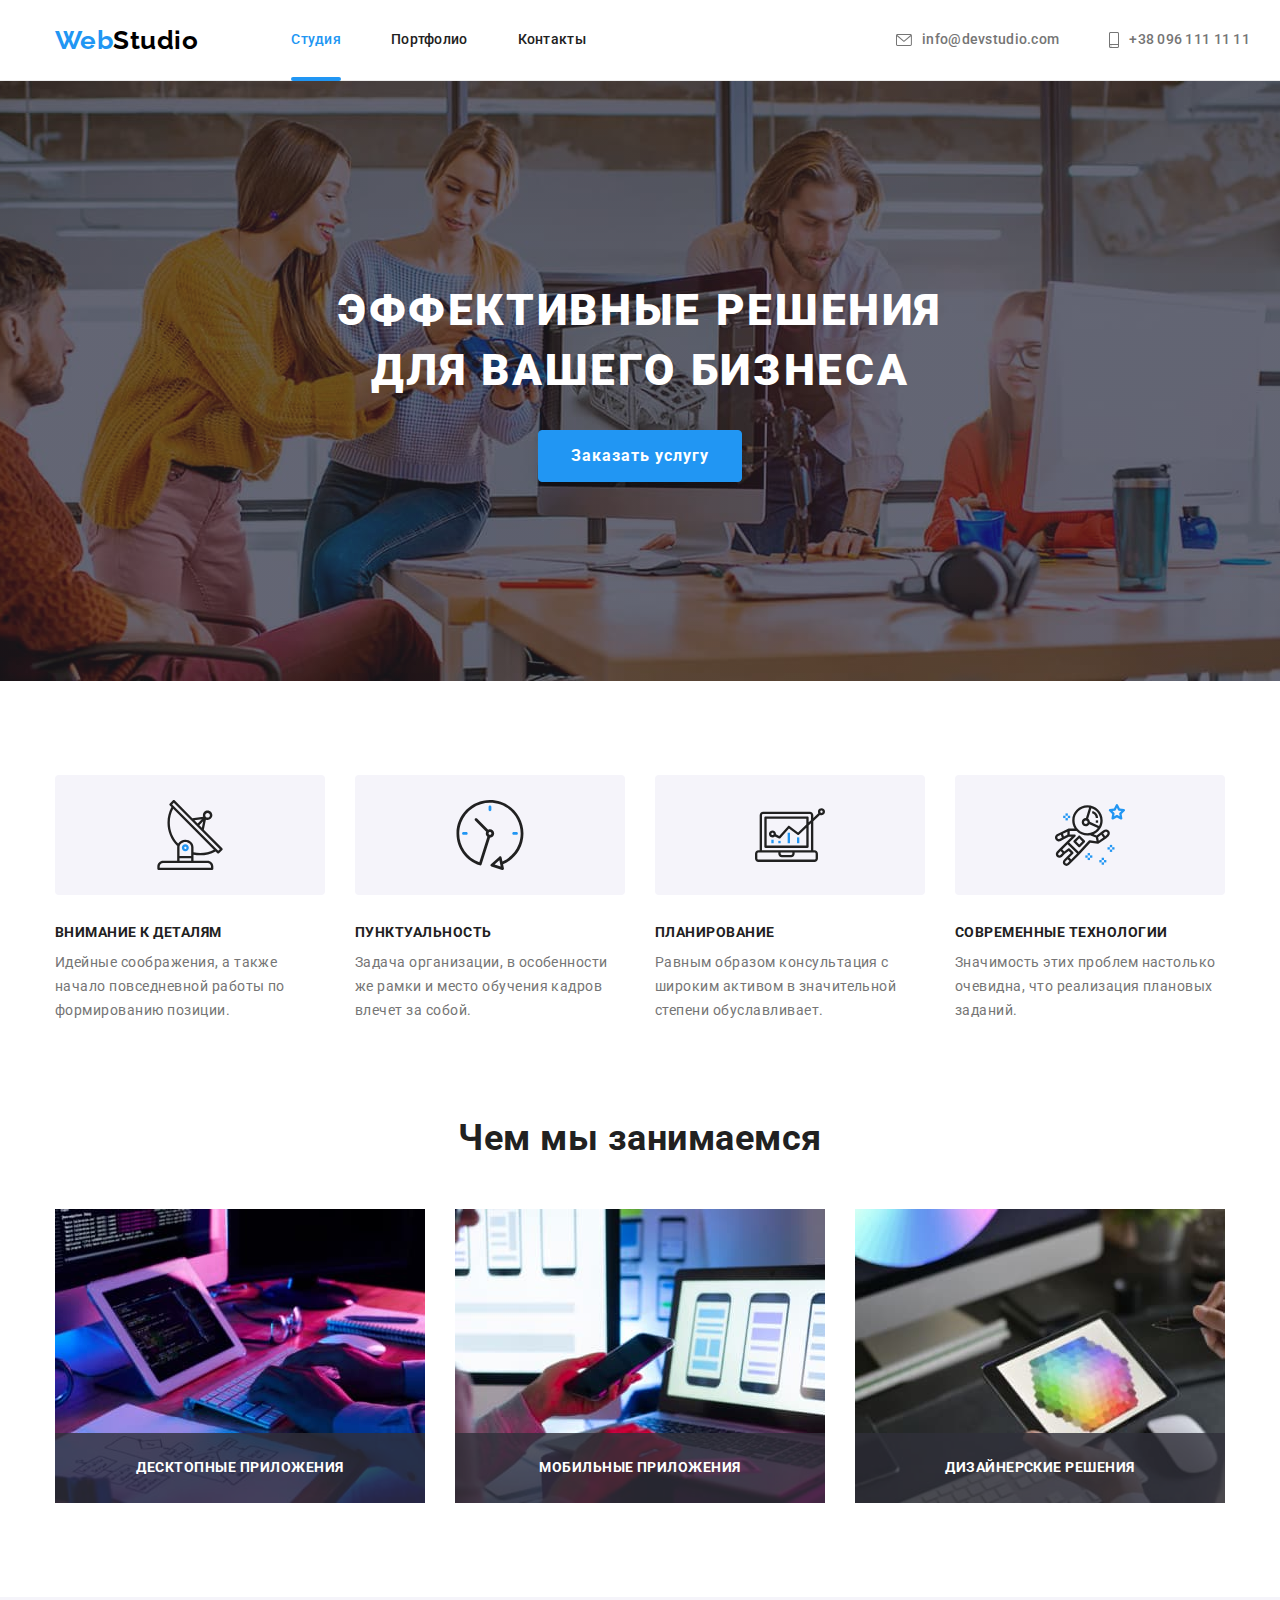
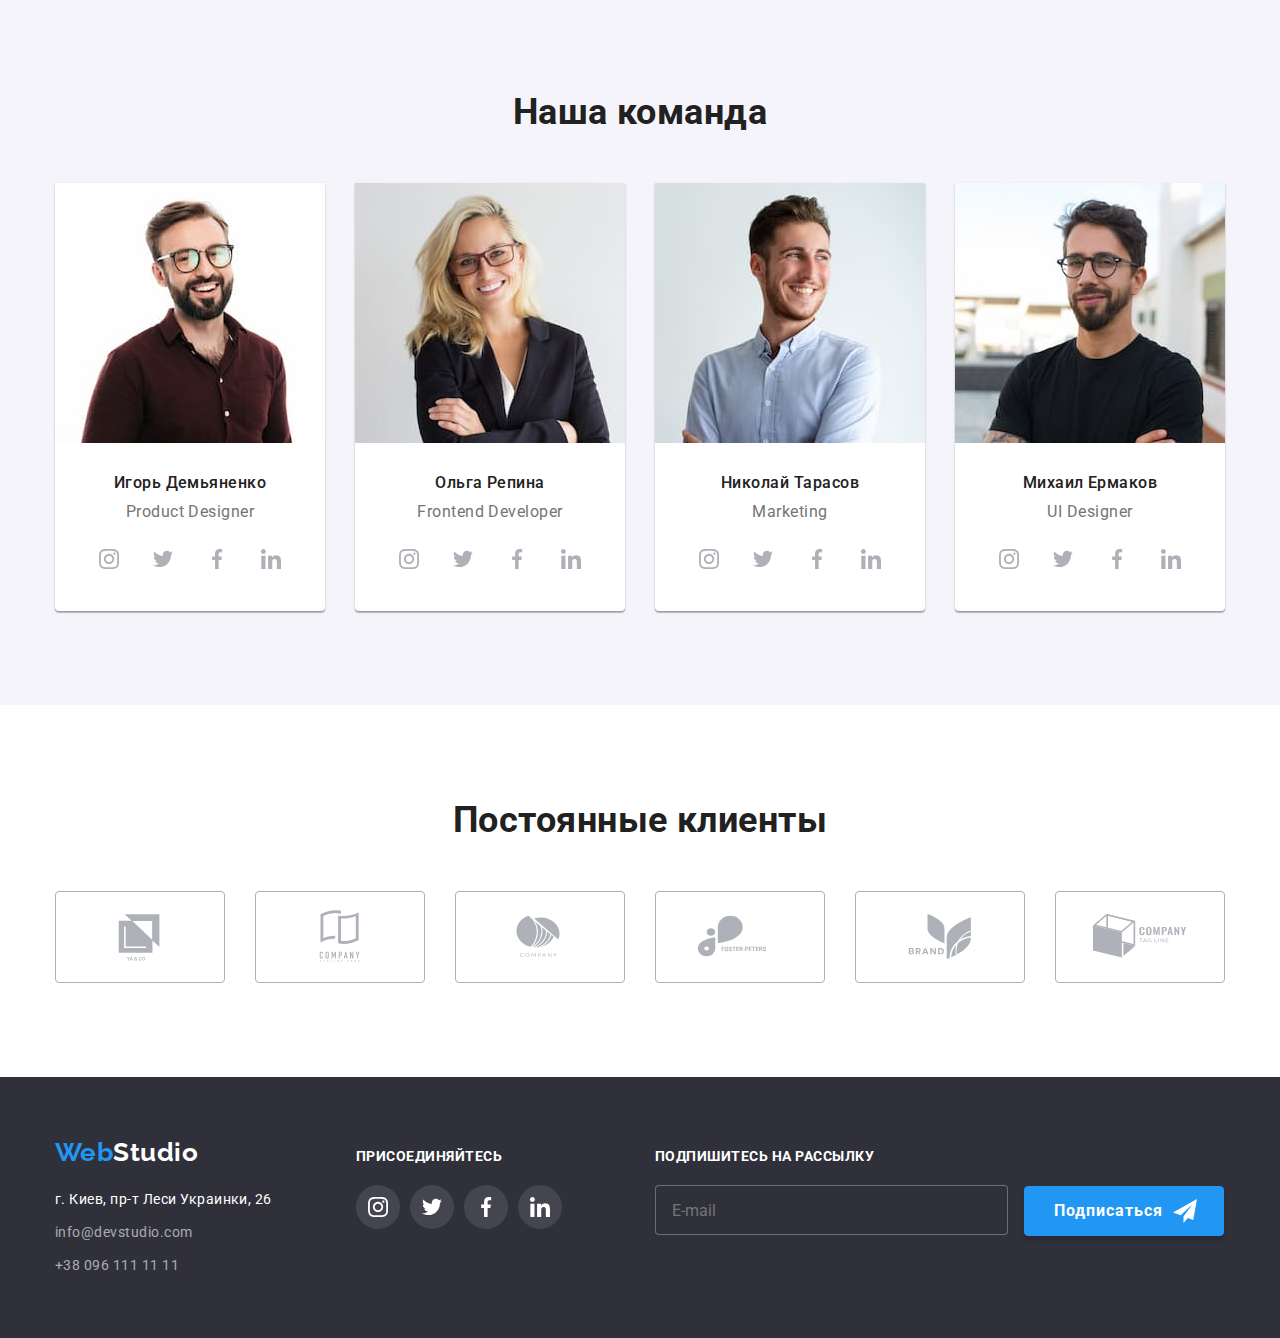
==== commit b25206b5: "Done HW" ====
--- a/index.html
+++ b/index.html
@@ -365,7 +365,7 @@
     <footer class="footer">
       <div class="container">
         <ul class="footer-list list">
-          <li class="footer-item">
+          <li>
             <a href="./index.html" class="logo dark" lang="en"
               ><span class="logo-part">Web</span>Studio</a
             >
@@ -375,7 +375,8 @@
                   <a
                     href="https://www.google.com.ua/maps/@50.4265841,30.5361971,17z"
                     class="address-map"
-                    >г. Киев, пр-т Леси Украинки, 26</a
+                  >
+                    г. Киев, пр-т Леси Украинки, 26</a
                   >
                 </li>
                 <li class="address-item">
@@ -387,31 +388,32 @@
               </ul>
             </address>
           </li>
-          <li class="footer-item join">
+
+          <li class="join">
             <h3 class="join-title">присоединяйтесь</h3>
             <ul class="join-contact-list list">
-              <li>
+              <li class="join-contact-item">
                 <a href="" class="join-contact-link">
                   <svg class="join-contact-icon" width="20" height="20">
                     <use href="./images/sprite.svg#icon-instagram"></use>
                   </svg>
                 </a>
               </li>
-              <li>
+              <li class="join-contact-item">
                 <a href="" class="join-contact-link"
                   ><svg class="join-contact-icon" width="20" height="20">
                     <use href="./images/sprite.svg#icon-twitter"></use>
                   </svg>
                 </a>
               </li>
-              <li>
+              <li class="join-contact-item">
                 <a href="" class="join-contact-link"
                   ><svg class="join-contact-icon" width="20" height="20">
                     <use href="./images/sprite.svg#icon-facebook"></use>
                   </svg>
                 </a>
               </li>
-              <li>
+              <li class="join-contact-item">
                 <a href="" class="join-contact-link"
                   ><svg class="join-contact-icon" width="20" height="20">
                     <use href="./images/sprite.svg#icon-linkedin"></use>
@@ -420,9 +422,10 @@
               </li>
             </ul>
           </li>
-          <li class="footer-list subscription">
-            <form class="subscription-form">
-              <h3>Подпишитесь на рассылку</h3>
+
+          <li class="subscription">
+            <form>
+              <h3 class="subscription-title">Подпишитесь на рассылку</h3>
               <input
                 class="subscription-input"
                 type="email"
@@ -430,11 +433,15 @@
                 name="subscr-email"
                 placeholder="E-mail"
               />
-              <button type="submit">
-                Подписаться
-                <svg class="subscription-icon" width="24" height="24">
-                  <use class="subscription-svg" href="./images/icons.svg#icon-send"></use>
-                </svg>
+              <button class="subscription-btn" type="submit">
+                <span class="subscription-box">
+                  Подписаться
+                  <span class="subscription-thumb">
+                    <svg class="subscription-icon" width="24" height="24">
+                      <use class="subscription-svg" href="./images/icons.svg#icon-send"></use>
+                    </svg>
+                  </span>
+                </span>
               </button>
             </form>
           </li>
@@ -449,17 +456,8 @@
           <use href="./images/sprite.svg#icon-close"></use>
         </svg>
         <form class="form" name="recall" autocomplete="on">
-          <!-- title -->
           <h2 class="form-title">Оставьте свои данные, мы вам перезвоним</h2>
 
-          <!-- test -->
-          <!-- <span>
-            <svg>
-              <use href="./images/check.svg"></use>
-            </svg>
-          </span> -->
-
-          <!-- name -->
           <div class="form-field">
             <label class="form-label" for="name">Имя</label>
             <input class="form-input" type="text" name="contact-name" id="name" />
@@ -470,7 +468,6 @@
             </span>
           </div>
 
-          <!-- tel -->
           <div class="form-field">
             <label class="form-label" for="tel">Телефон</label>
             <input class="form-input" type="tel" id="tel" name="contact-phone" required />
@@ -481,7 +478,6 @@
             </span>
           </div>
 
-          <!-- email -->
           <div class="form-field">
             <label class="form-label" for="mail">Почта</label>
             <input class="form-input" type="email" id="mail" name="contact-email" />
@@ -492,7 +488,6 @@
             </span>
           </div>
 
-          <!-- comment -->
           <div class="form-field">
             <label class="form-label" for="comment">Комментарий</label>
             <textarea
@@ -501,31 +496,23 @@
               id="comment"
               placeholder="Введите текст"
             ></textarea>
-            <!-- resize: none;  -->
           </div>
 
-          <!-- terms -->
-          <div class="form-field">
+          <div class="form-field form-field-terms">
             <label class="form-terms-label">
-              <input
-                class="form-checkbox visually-hidden"
-                type="checkbox"
-                name="terms"
-                value="agree"
-                required
-              />
               <span class="form-terms-thumb">
+                <input
+                  class="form-checkbox visually-hidden"
+                  type="checkbox"
+                  name="terms-agree"
+                  value="agree"
+                  required
+                />
                 <svg class="form-terms-icon" width="16" height="15">
                   <use href="./images/icons.svg#icon-check"></use>
-                  -->
-                  <!-- <use class="use" href="./images/check.svg"></use> -->
                 </svg>
               </span>
-              <!-- <span>
-                <svg>
-                  <use href="./images/check.svg"></use>
-                </svg>
-              </span> -->
+
               <span class="form-terms-text">
                 Соглашаюсь с рассылкой и принимаю
                 <a class="form-terms-link" href="">Условия договора</a>
@@ -534,7 +521,7 @@
           </div>
 
           <!-- send -->
-          <button type="submit">Отправить</button>
+          <button class="form-btn-submit" type="submit" data-modal-close>Отправить</button>
         </form>
       </div>
     </div>
--- a/css/styles.css
+++ b/css/styles.css
@@ -36,6 +36,7 @@
   --backdrop-color: rgba(0, 0, 0, 0.2);
   --placeholder-color: rgba(117, 117, 117, 0.5);
   --subscr-border-color: rgba(255, 255, 255, 0.3);
+  --close-border-color: rgba(0, 0, 0, 0.1);
 
   --item-gap: 30px;
 }
@@ -250,8 +251,9 @@
 
   cursor: pointer;
   text-align: center;
+  color: var(--btn-text-color);
   background-color: var(--accent-color);
-  color: var(--btn-text-color);
+  border: 1px solid var(--accent-color);
   font-family: inherit;
   font-weight: 700;
   font-size: 16px;
@@ -650,12 +652,9 @@
   align-items: baseline;
 }
 
-.footer-item:nth-child(1) {
-  margin-right: 70px;
-}
-
 .address {
   margin-top: 20px;
+  width: 231;
 }
 
 .address-item:not(:first-child) {
@@ -665,6 +664,7 @@
 .address-map,
 .address-contact {
   display: inline-block;
+  width: 231px;
 }
 
 .address-map {
@@ -694,7 +694,14 @@
   color: var(--accent-color);
 }
 
-.join-title {
+/* ----- join */
+
+.join {
+  margin-left: 70px;
+}
+
+.join-title,
+.subscription-title {
   margin-top: 0;
   margin-bottom: 20px;
 
@@ -710,13 +717,16 @@
   justify-content: space-between;
 }
 
+.join-contact-item:not(:last-child) {
+  margin-right: 10px;
+}
+
 .join-contact-link {
   display: flex;
   justify-content: center;
   align-items: center;
   width: 44px;
   height: 44px;
-  margin-right: 10px;
   border-radius: 50%;
 
   color: var(--logo-color-dark);
@@ -738,16 +748,23 @@
 
 /* Subscription */
 
-.subscription-form {
+.subscription {
+  margin-left: 93px;
 }
 
 .subscription-input {
+  width: 353px;
+  height: 50px;
+  margin-right: 12px;
+
+  padding-left: 16px;
+
   color: var(--logo-color-dark);
   background-color: var(--dark-bg-color);
   border: 1px solid var(--subscr-border-color);
   border-radius: 4px;
 
-  transition-property: opacity, visibility;
+  transition-property: border;
   transition-duration: 250ms;
   transition-timing-function: cubic-bezier(0.4, 0, 0.2, 1);
 }
@@ -755,6 +772,61 @@
 .subscription-input:focus {
   border: 1px solid var(--accent-color);
   outline: 1px solid var(--accent-color);
+}
+
+.subscription-btn {
+  padding-left: 29px;
+  width: 200px;
+  height: 50px;
+  box-shadow: 0px 4px 4px rgba(0, 0, 0, 0.15);
+
+  cursor: pointer;
+  color: var(--btn-text-color);
+  background-color: var(--accent-color);
+  border: 1px solid var(--accent-color);
+  border-radius: 4px;
+  font-weight: 700;
+  font-size: 16px;
+  line-height: 1.88;
+  letter-spacing: 0.06em;
+
+  transition-property: color, background-color;
+  transition-duration: 250ms;
+  transition-timing-function: cubic-bezier(0.4, 0, 0.2, 1);
+}
+
+.subscription-btn:hover,
+.subscription-btn:focus {
+  background-color: var(--btn-text-color);
+  color: var(--accent-color);
+}
+
+.subscription-box {
+  display: flex;
+  justify-content: left;
+  align-items: center;
+}
+
+.subscription-thumb {
+  margin-left: 10px;
+
+  display: flex;
+  justify-content: center;
+  align-items: center;
+
+  padding: 0;
+
+  fill: var(--btn-text-color);
+
+  transition-property: fill;
+  transition-duration: 250ms;
+  transition-timing-function: cubic-bezier(0.4, 0, 0.2, 1);
+}
+
+.subscription-btn:hover .subscription-thumb,
+.subscription-btn:focus .subscription-thumb {
+  /* background-color: var(--accent-color); */
+  fill: var(--accent-color);
 }
 
 .subscription-icon {
@@ -794,9 +866,15 @@
 
   min-width: 528px;
   min-height: 581px;
-  padding: 40px;
+  border-radius: 4px;
+  padding-top: 40px;
+  padding-left: 40px;
+  padding-right: 40px;
+  padding-bottom: 0;
 
   background-color: var(--main-bg-color);
+  box-shadow: 0px 1px 3px rgba(0, 0, 0, 0.12), 0px 1px 1px rgba(0, 0, 0, 0.14),
+    0px 2px 1px rgba(0, 0, 0, 0.2);
 }
 
 .button-close-icon {
@@ -804,7 +882,9 @@
   top: 8px;
   right: 8px;
 
-  fill: var(--main-bg-color);
+  fill: black;
+  border: 1px solid var(--close-border-color);
+  border-radius: 50%;
 
   transition-property: fill;
   transition-duration: 250ms;
@@ -823,7 +903,6 @@
 
 .form {
   width: 448px;
-  /* outline: 1px solid tomato; */
   margin-left: auto;
   margin-right: auto;
 }
@@ -837,7 +916,6 @@
 }
 
 .form-field {
-  /* outline: 1px solid blue; */
   position: relative;
   display: flex;
   flex-direction: column;
@@ -867,10 +945,15 @@
   font-size: 14px;
   line-height: 1.14;
   letter-spacing: 0.01em;
+  cursor: pointer;
+
+  transition-property: border;
+  transition-duration: 250ms;
+  transition-timing-function: cubic-bezier(0.4, 0, 0.2, 1);
 }
 
 .form-input:focus {
-  outline: 1px solid var(--accent-color);
+  outline: 1px solid transparent;
   border: 1px solid var(--accent-color);
 }
 
@@ -886,17 +969,16 @@
   padding: 0;
 
   color: var(--title-text-color);
+
+  transition-property: color;
+  transition-duration: 250ms;
+  transition-timing-function: cubic-bezier(0.4, 0, 0.2, 1);
 }
 
 .form-icon {
   display: inline-block;
-  /* outline: 1px solid tomato; */
   fill: currentColor;
 }
-
-/* .form-input:focus ~ .form-thumb {
-  color: var(--accent-color);
-} */
 
 .form-field:focus-within .form-thumb {
   color: var(--accent-color);
@@ -908,56 +990,48 @@
   height: 120px;
   resize: none;
 }
+
+.form-field-terms {
+  margin-bottom: 30px;
+}
+
 .form-terms-label {
   display: flex;
   align-items: center;
   margin: 0;
-  outline: 1px solid yellow;
 }
 
 .form-terms-thumb {
-  /* position: absolute;
-  left: 0;
-  top: 0; */
-  /* margin-top: 0.75rem; */
-  /* background-color: greenyellow; */
-  /* background-color: var(--accent-color); */
-
-  /* display: block; */
-  /* opacity: 0; */
   position: relative;
-  border: 2px solid black;
-  border-radius: 2px;
   width: 16px;
   height: 15px;
-}
-
-.form-checkbox:checked + .form-terms-thumb {
-  opacity: 1;
-  fill: var(--accent-color);
-  color: var(--accent-color);
-
-  border: 2px solid var(--accent-color);
-}
-
-.form-checkbox:checked .form-terms-icon {
-  opacity: 1;
+
+  margin: 0;
+  padding: 0;
+
+  display: block;
+}
+
+.form-checkbox:checked + .form-terms-icon {
+  border: 1px solid var(--accent-color);
+  background-color: var(--accent-color);
+  fill: white;
+  stroke: white;
+  stroke-linejoin: miter;
+  stroke-linecap: butt;
+  stroke-miterlimit: 4;
+  stroke-width: 0.4267;
 }
 
 .form-terms-icon {
-  opacity: 0;
-  position: absolute;
-  left: -2px;
-  top: -2px;
-  /* fill: currentColor; */
-  /* width: 100%;
-  height: 100%; */
-}
-
-.use {
-  /* display: inline-block; */
-  /* width: 100%;
-  height: 100%; */
+  border: 1px solid black;
+  border-radius: 2px;
+  fill: transparent;
+  stroke: transparent;
+  stroke-linejoin: miter;
+  stroke-linecap: butt;
+  stroke-miterlimit: 4;
+  stroke-width: 0.4267;
 }
 
 .form-terms-text {
@@ -970,12 +1044,34 @@
   color: var(--accent-color);
 }
 
-/* это чтоб рамка прозрачная была когда чекнуто
-.checkbox__input:checked + .checkbox__icon {
-  fill: none;
-  background-image: url(../img-vect/checkbox-mark.svg);
-  width: 16px;
-  height: 15px;
-} */
+.form-btn-submit {
+  display: block;
+  margin-left: auto;
+  margin-right: auto;
+  margin-bottom: 40px;
+  padding: 10px 55px;
+  min-width: 200px;
+  box-shadow: 0px 4px 4px rgba(0, 0, 0, 0.15);
+
+  cursor: pointer;
+  color: var(--btn-text-color);
+  background-color: var(--accent-color);
+  border: 1px solid var(--accent-color);
+  border-radius: 4px;
+  font-weight: 700;
+  font-size: 16px;
+  line-height: 1.88;
+  letter-spacing: 0.06em;
+
+  transition-property: color, background-color;
+  transition-duration: 250ms;
+  transition-timing-function: cubic-bezier(0.4, 0, 0.2, 1);
+}
+
+.form-btn-submit:hover,
+.form-btn-submit:focus {
+  background-color: var(--btn-text-color);
+  color: var(--accent-color);
+}
 
 /* END Modal Window */
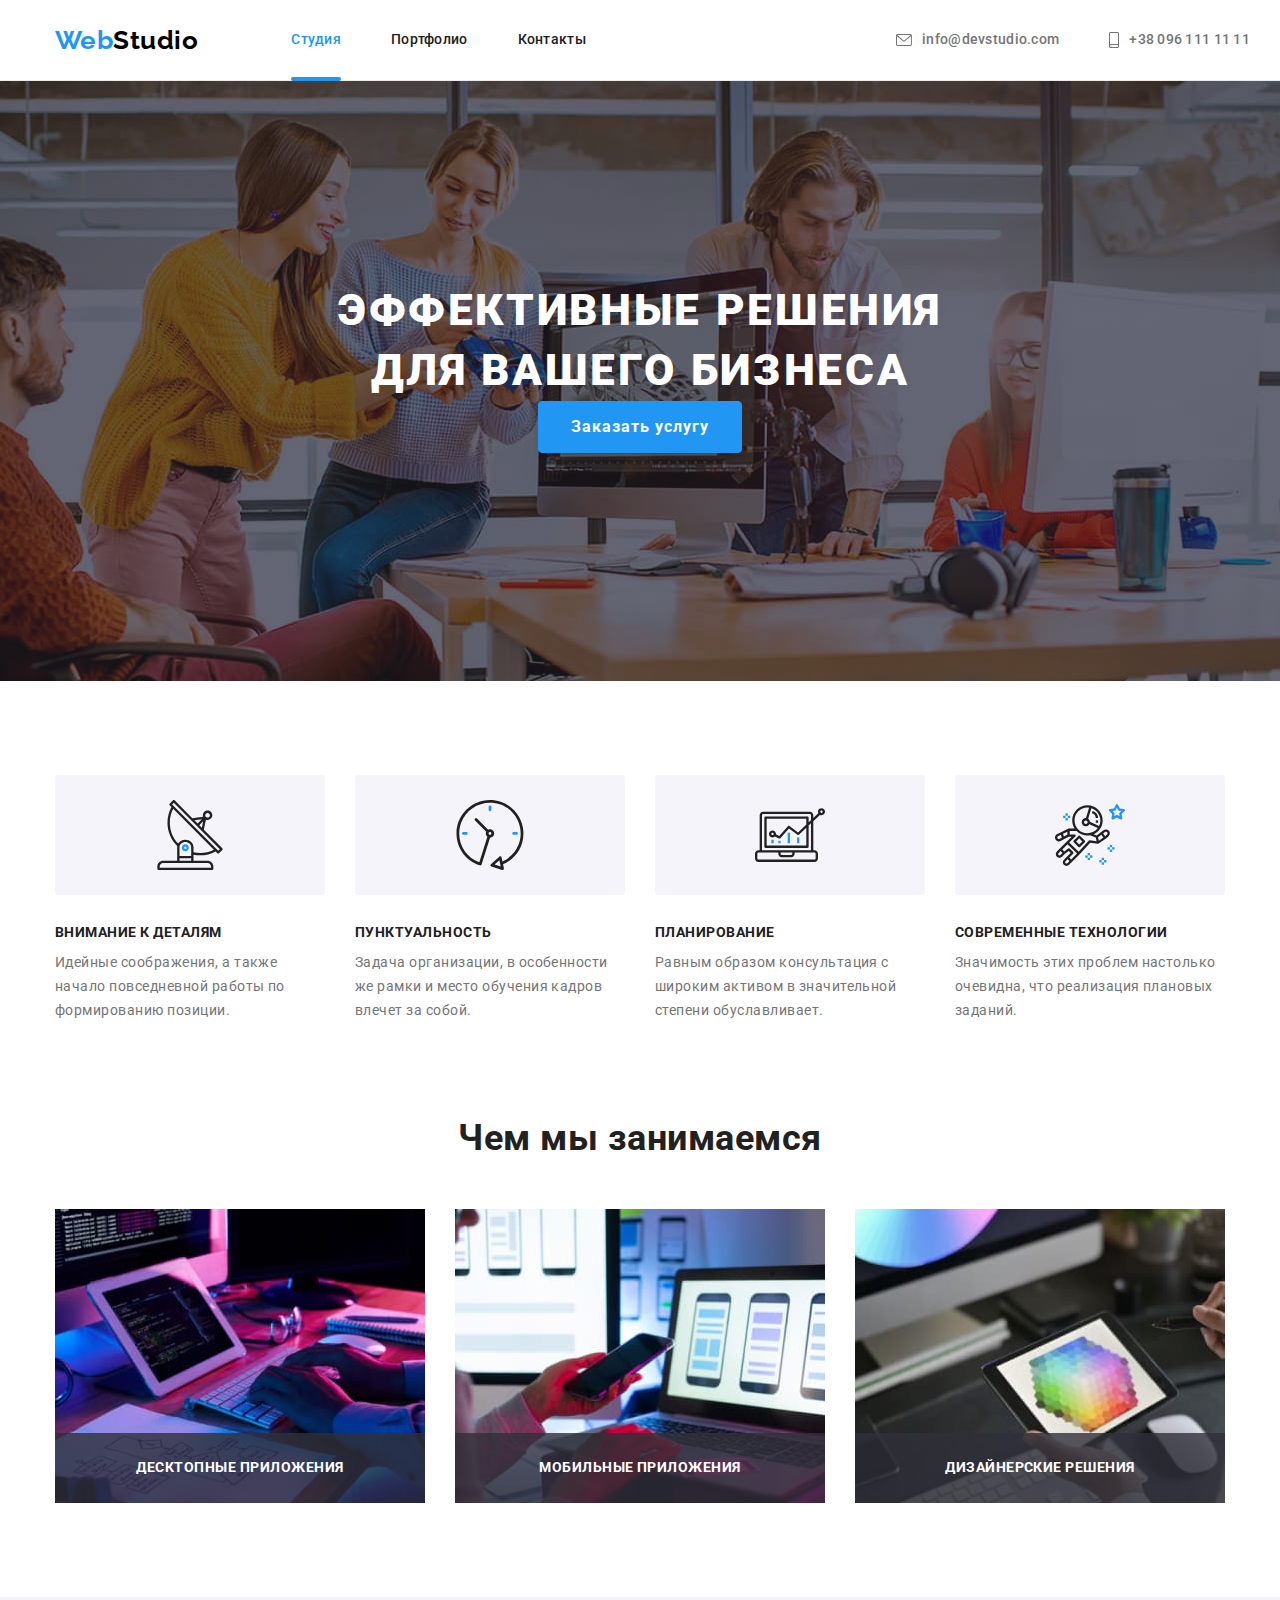
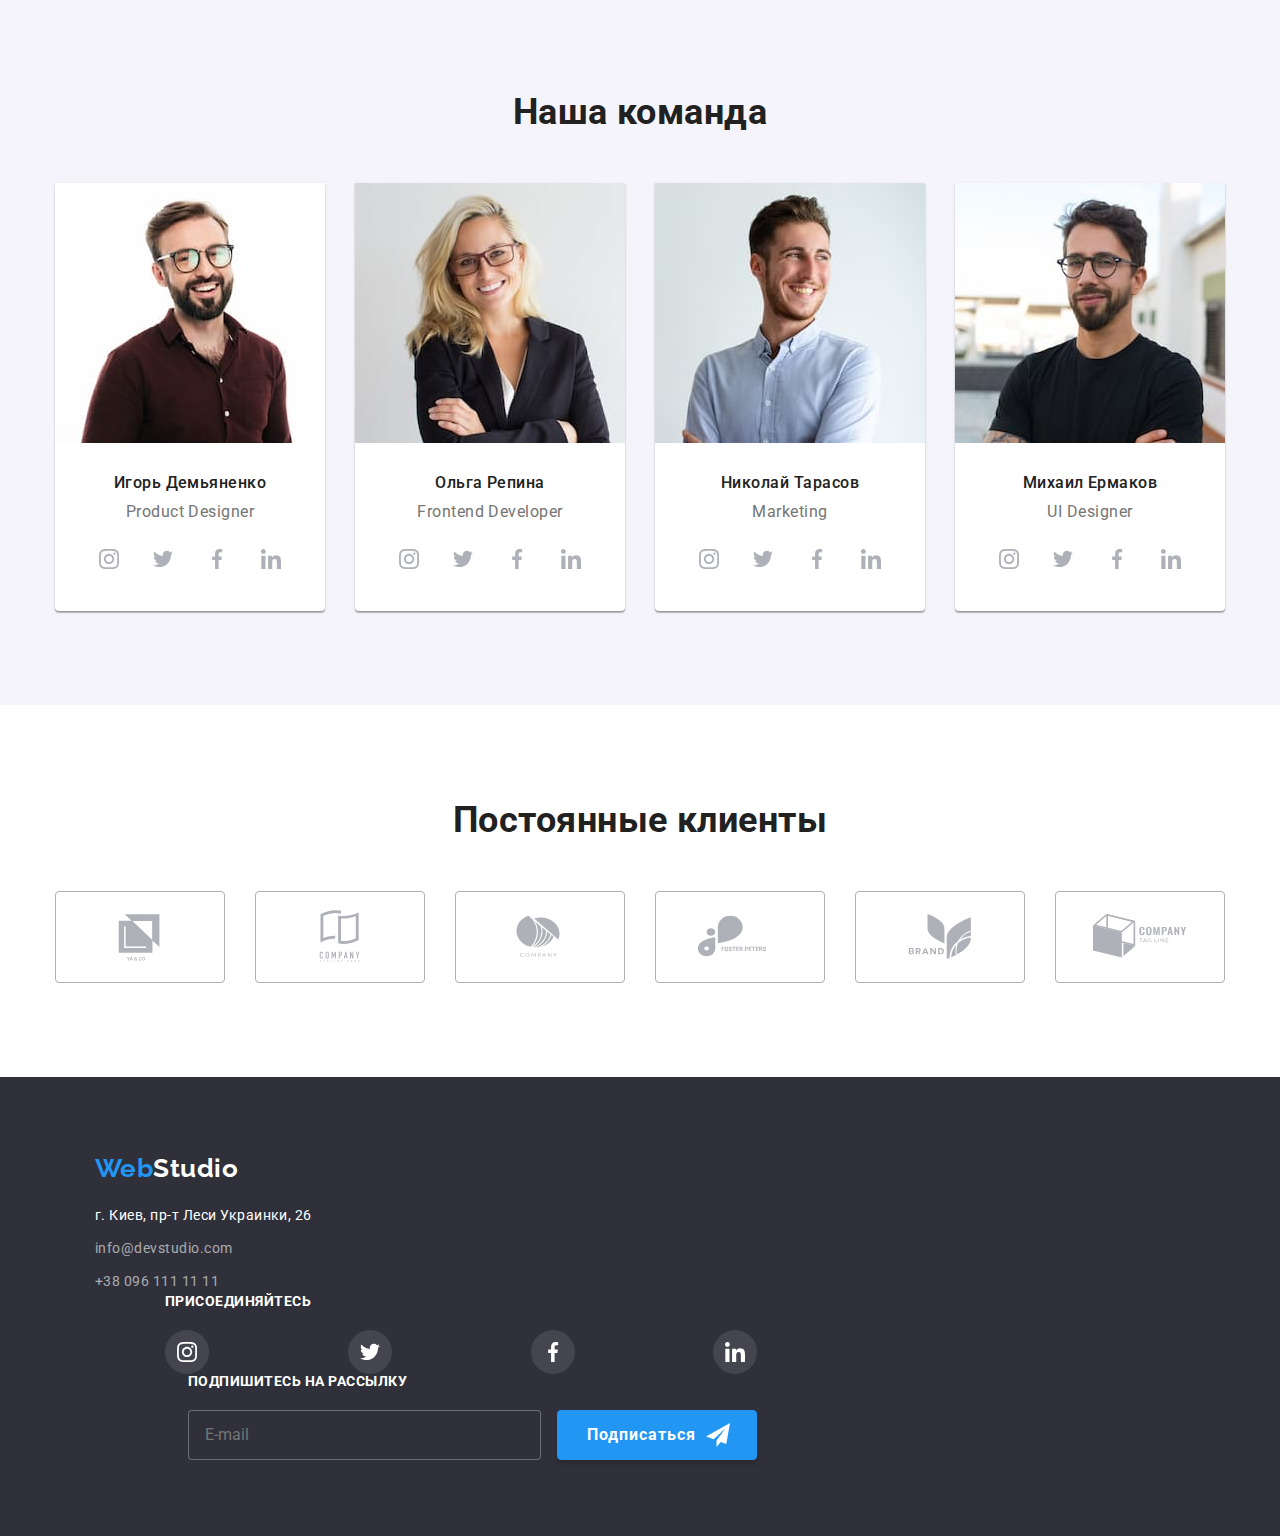
==== commit 6bcb339b: "Correction after verification" ====
--- a/index.html
+++ b/index.html
@@ -363,9 +363,9 @@
 
     <!--  _______________ Footer _______________ -->
     <footer class="footer">
-      <div class="container">
-        <ul class="footer-list list">
-          <li>
+      <div class="container footer-box">
+        <ul class="footer-list">
+          <div>
             <a href="./index.html" class="logo dark" lang="en"
               ><span class="logo-part">Web</span>Studio</a
             >
@@ -387,9 +387,9 @@
                 </li>
               </ul>
             </address>
-          </li>
-
-          <li class="join">
+          </div>
+
+          <div class="join">
             <h3 class="join-title">присоединяйтесь</h3>
             <ul class="join-contact-list list">
               <li class="join-contact-item">
@@ -421,9 +421,9 @@
                 </a>
               </li>
             </ul>
-          </li>
-
-          <li class="subscription">
+          </div>
+
+          <div class="subscription">
             <form>
               <h3 class="subscription-title">Подпишитесь на рассылку</h3>
               <input
@@ -444,7 +444,7 @@
                 </span>
               </button>
             </form>
-          </li>
+          </div>
         </ul>
       </div>
     </footer>
@@ -458,67 +458,69 @@
         <form class="form" name="recall" autocomplete="on">
           <h2 class="form-title">Оставьте свои данные, мы вам перезвоним</h2>
 
-          <div class="form-field">
-            <label class="form-label" for="name">Имя</label>
-            <input class="form-input" type="text" name="contact-name" id="name" />
-            <span class="form-thumb">
-              <svg class="form-icon" width="18" height="18">
-                <use href="./images/icons.svg#icon-person"></use>
-              </svg>
-            </span>
-          </div>
-
-          <div class="form-field">
-            <label class="form-label" for="tel">Телефон</label>
-            <input class="form-input" type="tel" id="tel" name="contact-phone" required />
-            <span class="form-thumb">
-              <svg class="form-icon" width="18" height="18">
-                <use href="./images/icons.svg#icon-phone"></use>
-              </svg>
-            </span>
-          </div>
-
-          <div class="form-field">
-            <label class="form-label" for="mail">Почта</label>
-            <input class="form-input" type="email" id="mail" name="contact-email" />
-            <span class="form-thumb">
-              <svg class="form-icon" width="18" height="18">
-                <use href="./images/icons.svg#icon-email-modal"></use>
-              </svg>
-            </span>
-          </div>
-
-          <div class="form-field">
-            <label class="form-label" for="comment">Комментарий</label>
-            <textarea
-              class="form-input form-textarea"
-              name="contact-comment"
-              id="comment"
-              placeholder="Введите текст"
-            ></textarea>
-          </div>
-
-          <div class="form-field form-field-terms">
-            <label class="form-terms-label">
-              <span class="form-terms-thumb">
-                <input
-                  class="form-checkbox visually-hidden"
-                  type="checkbox"
-                  name="terms-agree"
-                  value="agree"
-                  required
-                />
-                <svg class="form-terms-icon" width="16" height="15">
-                  <use href="./images/icons.svg#icon-check"></use>
+          <ul class="list">
+            <li class="form-field">
+              <label class="form-label" for="name">Имя</label>
+              <input class="form-input" type="text" name="contact-name" id="name" />
+              <span class="form-thumb">
+                <svg class="form-icon" width="18" height="18">
+                  <use href="./images/icons.svg#icon-person"></use>
                 </svg>
               </span>
-
-              <span class="form-terms-text">
-                Соглашаюсь с рассылкой и принимаю
-                <a class="form-terms-link" href="">Условия договора</a>
+            </li>
+
+            <li class="form-field">
+              <label class="form-label" for="tel">Телефон</label>
+              <input class="form-input" type="tel" id="tel" name="contact-phone" required />
+              <span class="form-thumb">
+                <svg class="form-icon" width="18" height="18">
+                  <use href="./images/icons.svg#icon-phone"></use>
+                </svg>
               </span>
-            </label>
-          </div>
+            </li>
+
+            <li class="form-field">
+              <label class="form-label" for="mail">Почта</label>
+              <input class="form-input" type="email" id="mail" name="contact-email" />
+              <span class="form-thumb">
+                <svg class="form-icon" width="18" height="18">
+                  <use href="./images/icons.svg#icon-email-modal"></use>
+                </svg>
+              </span>
+            </li>
+
+            <li class="form-field">
+              <label class="form-label" for="comment">Комментарий</label>
+              <textarea
+                class="form-input form-textarea"
+                name="contact-comment"
+                id="comment"
+                placeholder="Введите текст"
+              ></textarea>
+            </li>
+
+            <li class="form-field form-field-terms">
+              <label class="form-terms-label">
+                <span class="form-terms-thumb">
+                  <input
+                    class="form-checkbox visually-hidden"
+                    type="checkbox"
+                    name="terms-agree"
+                    value="agree"
+                    required
+                  />
+                  <svg class="form-terms-icon" width="16" height="15">
+                    <use href="./images/icons.svg#icon-check"></use>
+                  </svg>
+                </span>
+
+                <span class="form-terms-text">
+                  Соглашаюсь с рассылкой и принимаю
+                  <a class="form-terms-link" href="">Условия договора</a>
+                </span>
+              </label>
+            </li>
+          </ul>
 
           <!-- send -->
           <button class="form-btn-submit" type="submit" data-modal-close>Отправить</button>
--- a/css/styles.css
+++ b/css/styles.css
@@ -49,6 +49,23 @@
   letter-spacing: 0.03em;
 }
 
+img {
+  display: block;
+  max-width: 100%;
+  height: auto;
+}
+
+h1,
+h2,
+h3,
+h4,
+h5,
+h6,
+p {
+  margin: 0;
+  padding: 0;
+}
+
 .list {
   padding: 0;
   margin: 0;
@@ -61,12 +78,6 @@
   padding-right: 15px;
   margin-left: auto;
   margin-right: auto;
-}
-
-img {
-  display: block;
-  max-width: 100%;
-  height: auto;
 }
 
 .visually-hidden {
@@ -647,7 +658,7 @@
   background-color: var(--dark-bg-color);
 }
 
-.footer-list {
+.footer-box {
   display: flex;
   align-items: baseline;
 }
@@ -852,7 +863,7 @@
   transition-timing-function: cubic-bezier(0.4, 0, 0.2, 1);
 }
 
-.backdrop.is-hidden {
+.is-hidden {
   opacity: 0;
   pointer-events: none;
   visibility: hidden;
@@ -870,7 +881,7 @@
   padding-top: 40px;
   padding-left: 40px;
   padding-right: 40px;
-  padding-bottom: 0;
+  padding-bottom: 40px;
 
   background-color: var(--main-bg-color);
   box-shadow: 0px 1px 3px rgba(0, 0, 0, 0.12), 0px 1px 1px rgba(0, 0, 0, 0.14),
@@ -908,6 +919,8 @@
 }
 
 .form-title {
+  margin-bottom: 12px;
+
   color: var(--title-text-color);
   font-weight: 700;
   font-size: 20px;
@@ -919,6 +932,10 @@
   position: relative;
   display: flex;
   flex-direction: column;
+  margin-bottom: 10px;
+}
+
+.form-field:nth-child(4) {
   margin-bottom: 20px;
 }
 
@@ -997,6 +1014,7 @@
 
 .form-terms-label {
   display: flex;
+  justify-content: center;
   align-items: center;
   margin: 0;
 }
@@ -1048,7 +1066,6 @@
   display: block;
   margin-left: auto;
   margin-right: auto;
-  margin-bottom: 40px;
   padding: 10px 55px;
   min-width: 200px;
   box-shadow: 0px 4px 4px rgba(0, 0, 0, 0.15);
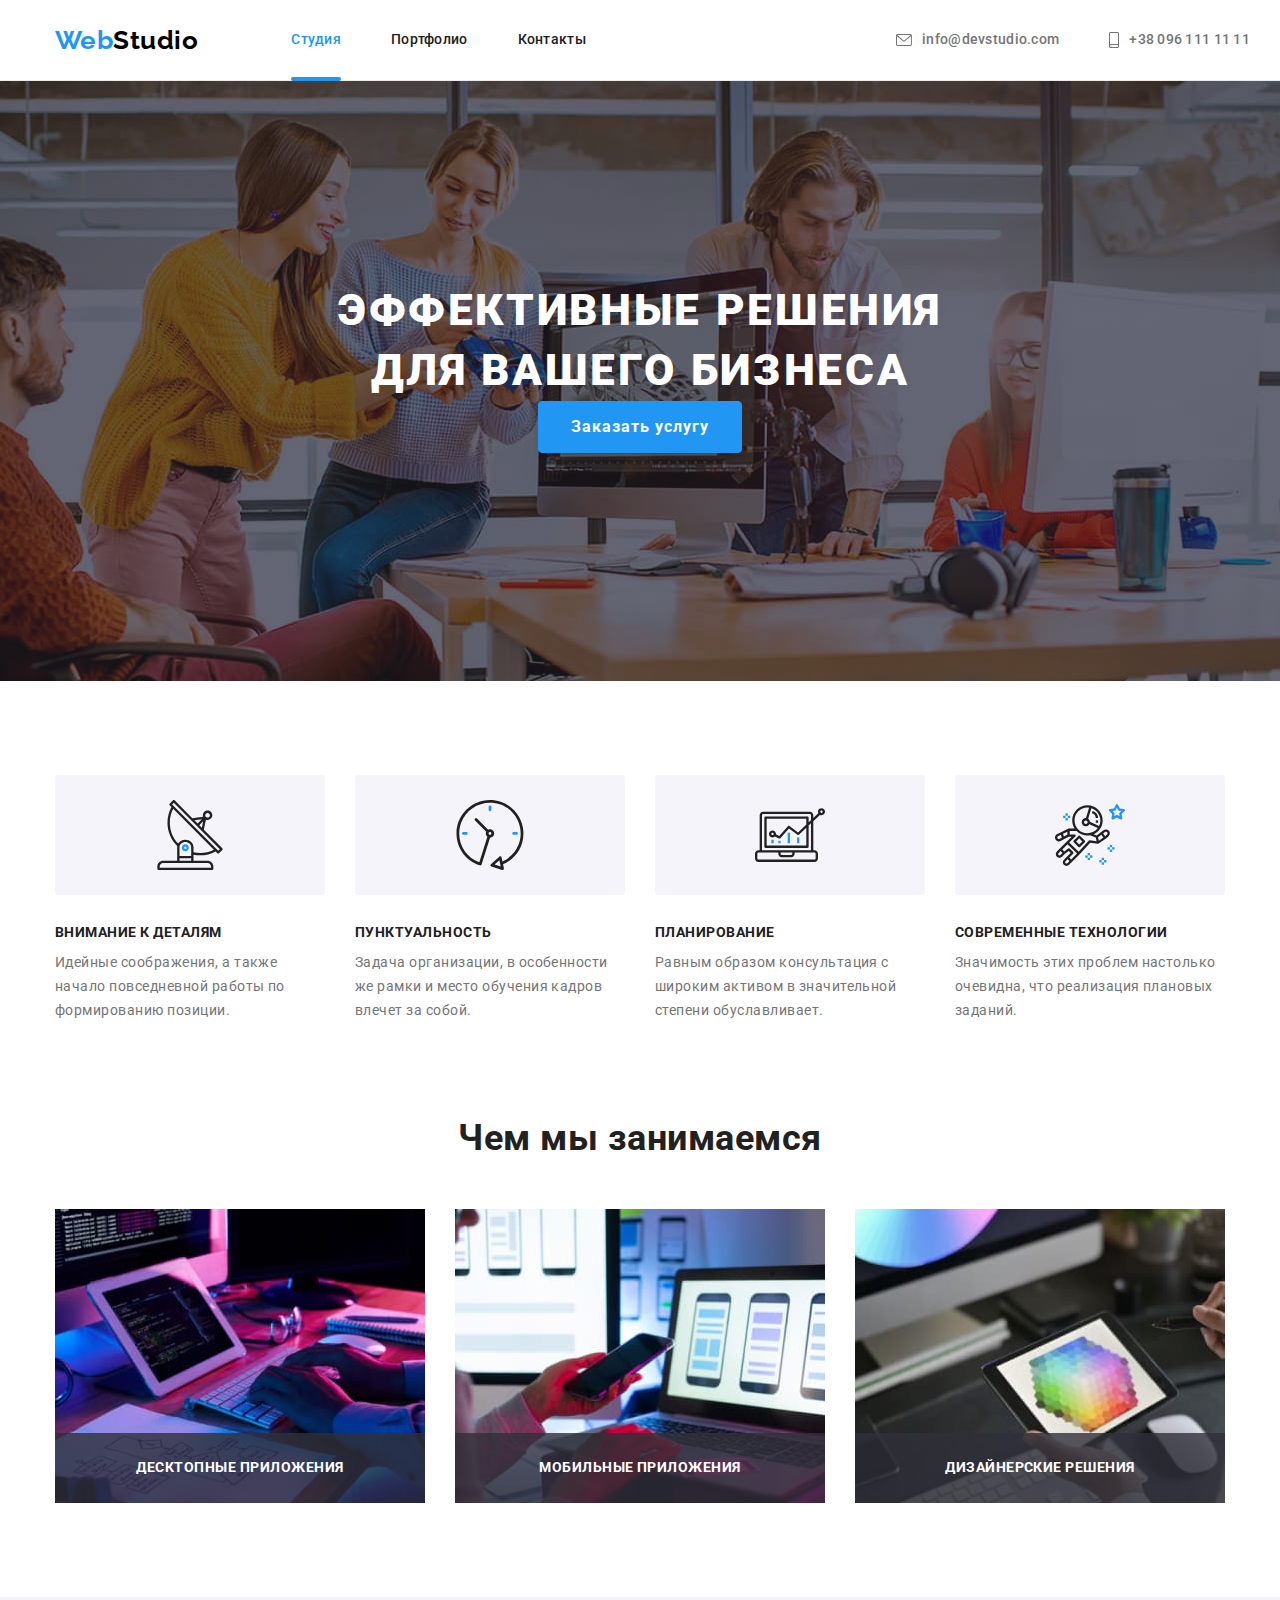
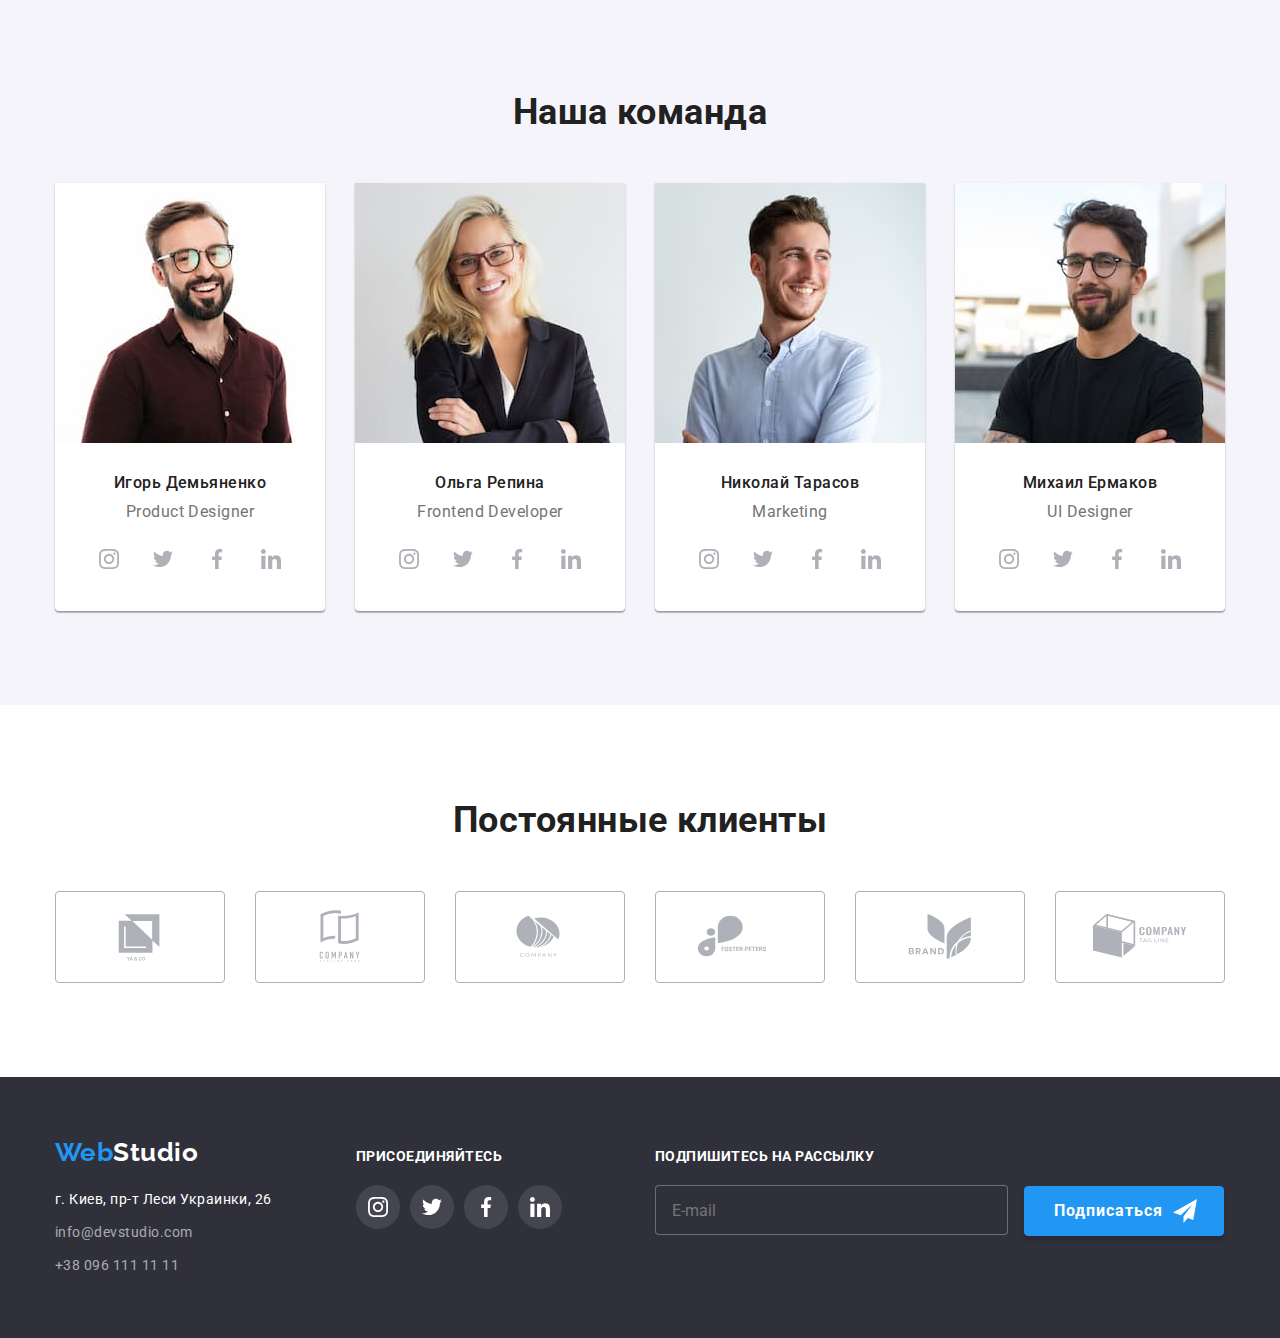
==== commit 3c6c09f3: "Footer" ====
--- a/index.html
+++ b/index.html
@@ -364,88 +364,86 @@
     <!--  _______________ Footer _______________ -->
     <footer class="footer">
       <div class="container footer-box">
-        <ul class="footer-list">
-          <div>
-            <a href="./index.html" class="logo dark" lang="en"
-              ><span class="logo-part">Web</span>Studio</a
-            >
-            <address>
-              <ul class="address list">
-                <li class="address-item">
-                  <a
-                    href="https://www.google.com.ua/maps/@50.4265841,30.5361971,17z"
-                    class="address-map"
-                  >
-                    г. Киев, пр-т Леси Украинки, 26</a
-                  >
-                </li>
-                <li class="address-item">
-                  <a href="mailto:info@devstudio.com" class="address-contact">info@devstudio.com</a>
-                </li>
-                <li class="address-item">
-                  <a href="tel:+380961111111" class="address-contact">+38 096 111 11 11</a>
-                </li>
-              </ul>
-            </address>
-          </div>
-
-          <div class="join">
-            <h3 class="join-title">присоединяйтесь</h3>
-            <ul class="join-contact-list list">
-              <li class="join-contact-item">
-                <a href="" class="join-contact-link">
-                  <svg class="join-contact-icon" width="20" height="20">
-                    <use href="./images/sprite.svg#icon-instagram"></use>
-                  </svg>
-                </a>
+        <div>
+          <a href="./index.html" class="logo dark" lang="en"
+            ><span class="logo-part">Web</span>Studio</a
+          >
+          <address>
+            <ul class="address list">
+              <li class="address-item">
+                <a
+                  href="https://www.google.com.ua/maps/@50.4265841,30.5361971,17z"
+                  class="address-map"
+                >
+                  г. Киев, пр-т Леси Украинки, 26</a
+                >
               </li>
-              <li class="join-contact-item">
-                <a href="" class="join-contact-link"
-                  ><svg class="join-contact-icon" width="20" height="20">
-                    <use href="./images/sprite.svg#icon-twitter"></use>
-                  </svg>
-                </a>
+              <li class="address-item">
+                <a href="mailto:info@devstudio.com" class="address-contact">info@devstudio.com</a>
               </li>
-              <li class="join-contact-item">
-                <a href="" class="join-contact-link"
-                  ><svg class="join-contact-icon" width="20" height="20">
-                    <use href="./images/sprite.svg#icon-facebook"></use>
-                  </svg>
-                </a>
-              </li>
-              <li class="join-contact-item">
-                <a href="" class="join-contact-link"
-                  ><svg class="join-contact-icon" width="20" height="20">
-                    <use href="./images/sprite.svg#icon-linkedin"></use>
-                  </svg>
-                </a>
+              <li class="address-item">
+                <a href="tel:+380961111111" class="address-contact">+38 096 111 11 11</a>
               </li>
             </ul>
-          </div>
-
-          <div class="subscription">
-            <form>
-              <h3 class="subscription-title">Подпишитесь на рассылку</h3>
-              <input
-                class="subscription-input"
-                type="email"
-                id="sub-mail"
-                name="subscr-email"
-                placeholder="E-mail"
-              />
-              <button class="subscription-btn" type="submit">
-                <span class="subscription-box">
-                  Подписаться
-                  <span class="subscription-thumb">
-                    <svg class="subscription-icon" width="24" height="24">
-                      <use class="subscription-svg" href="./images/icons.svg#icon-send"></use>
-                    </svg>
-                  </span>
+          </address>
+        </div>
+
+        <div class="join">
+          <h3 class="join-title">присоединяйтесь</h3>
+          <ul class="join-contact-list list">
+            <li class="join-contact-item">
+              <a href="" class="join-contact-link">
+                <svg class="join-contact-icon" width="20" height="20">
+                  <use href="./images/sprite.svg#icon-instagram"></use>
+                </svg>
+              </a>
+            </li>
+            <li class="join-contact-item">
+              <a href="" class="join-contact-link"
+                ><svg class="join-contact-icon" width="20" height="20">
+                  <use href="./images/sprite.svg#icon-twitter"></use>
+                </svg>
+              </a>
+            </li>
+            <li class="join-contact-item">
+              <a href="" class="join-contact-link"
+                ><svg class="join-contact-icon" width="20" height="20">
+                  <use href="./images/sprite.svg#icon-facebook"></use>
+                </svg>
+              </a>
+            </li>
+            <li class="join-contact-item">
+              <a href="" class="join-contact-link"
+                ><svg class="join-contact-icon" width="20" height="20">
+                  <use href="./images/sprite.svg#icon-linkedin"></use>
+                </svg>
+              </a>
+            </li>
+          </ul>
+        </div>
+
+        <div class="subscription">
+          <form>
+            <h3 class="subscription-title">Подпишитесь на рассылку</h3>
+            <input
+              class="subscription-input"
+              type="email"
+              id="sub-mail"
+              name="subscr-email"
+              placeholder="E-mail"
+            />
+            <button class="subscription-btn" type="submit">
+              <span class="subscription-box">
+                Подписаться
+                <span class="subscription-thumb">
+                  <svg class="subscription-icon" width="24" height="24">
+                    <use class="subscription-svg" href="./images/icons.svg#icon-send"></use>
+                  </svg>
                 </span>
-              </button>
-            </form>
-          </div>
-        </ul>
+              </span>
+            </button>
+          </form>
+        </div>
       </div>
     </footer>
 
